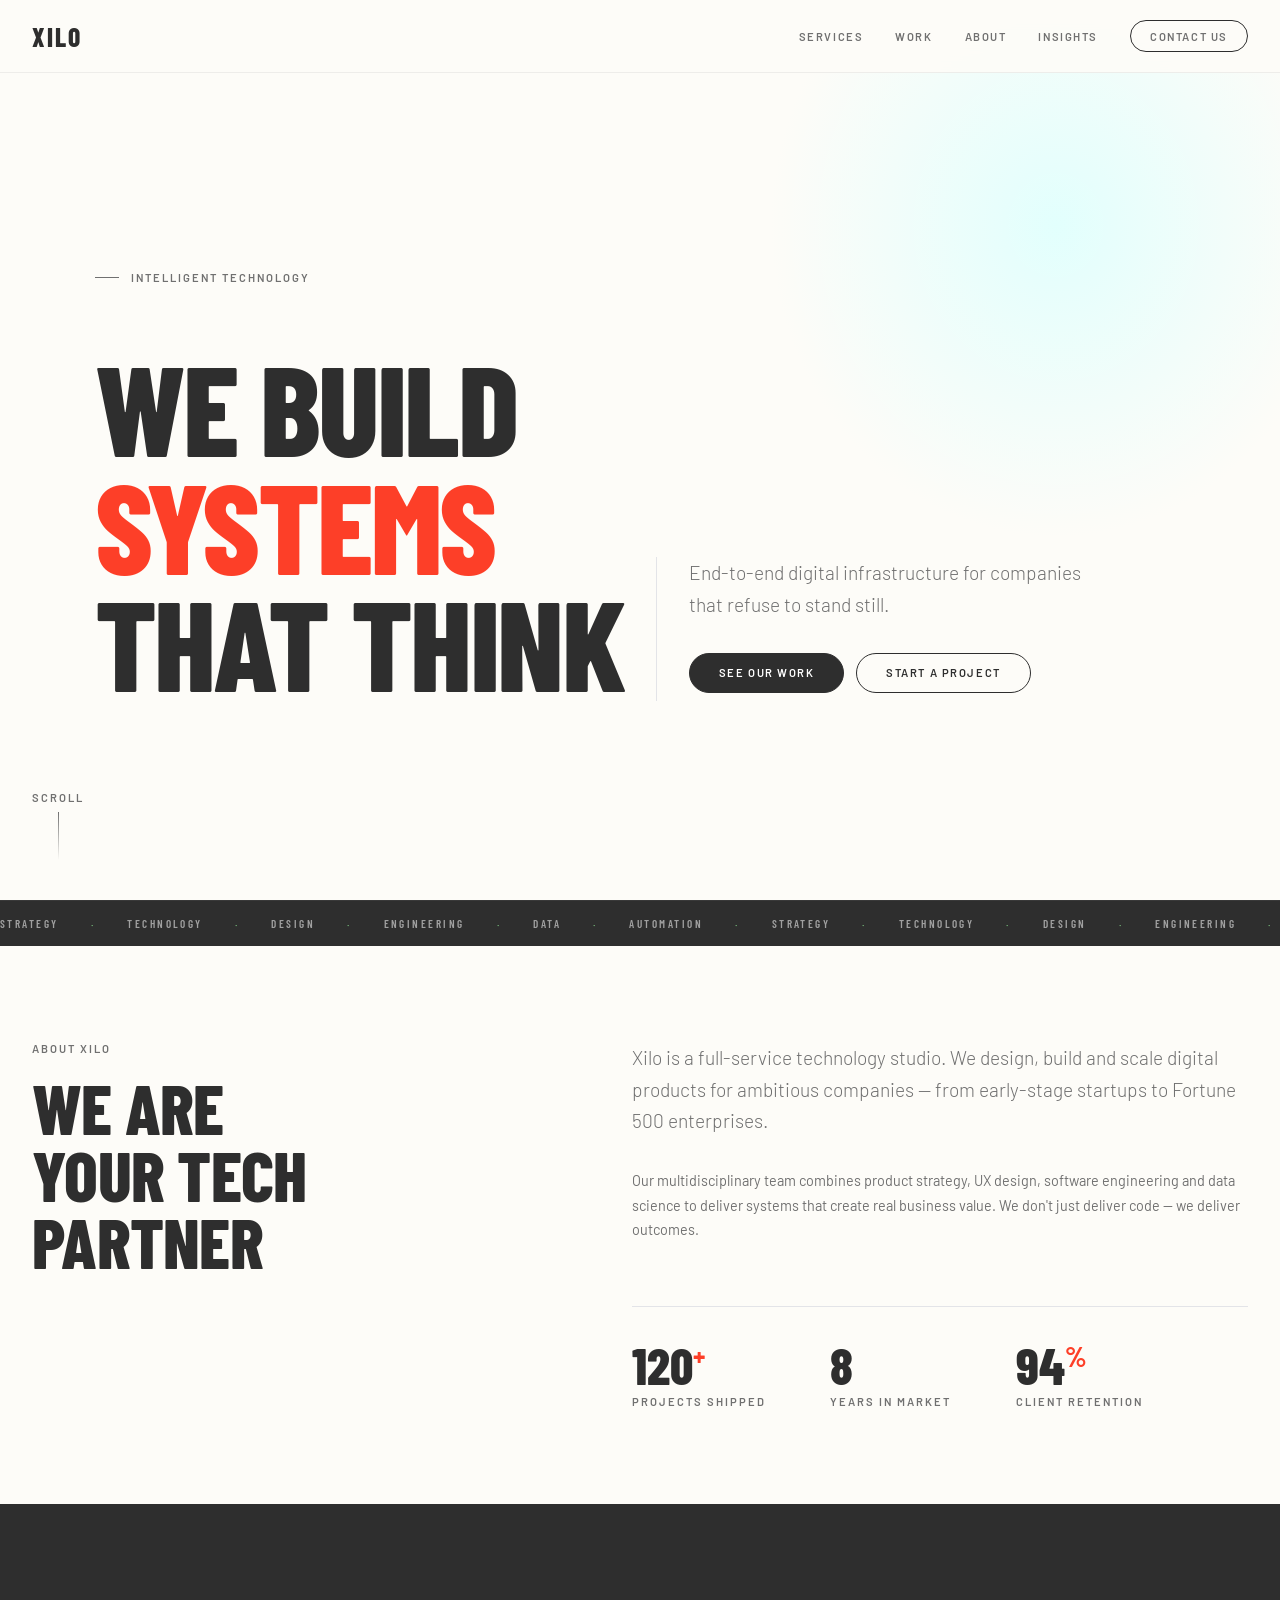
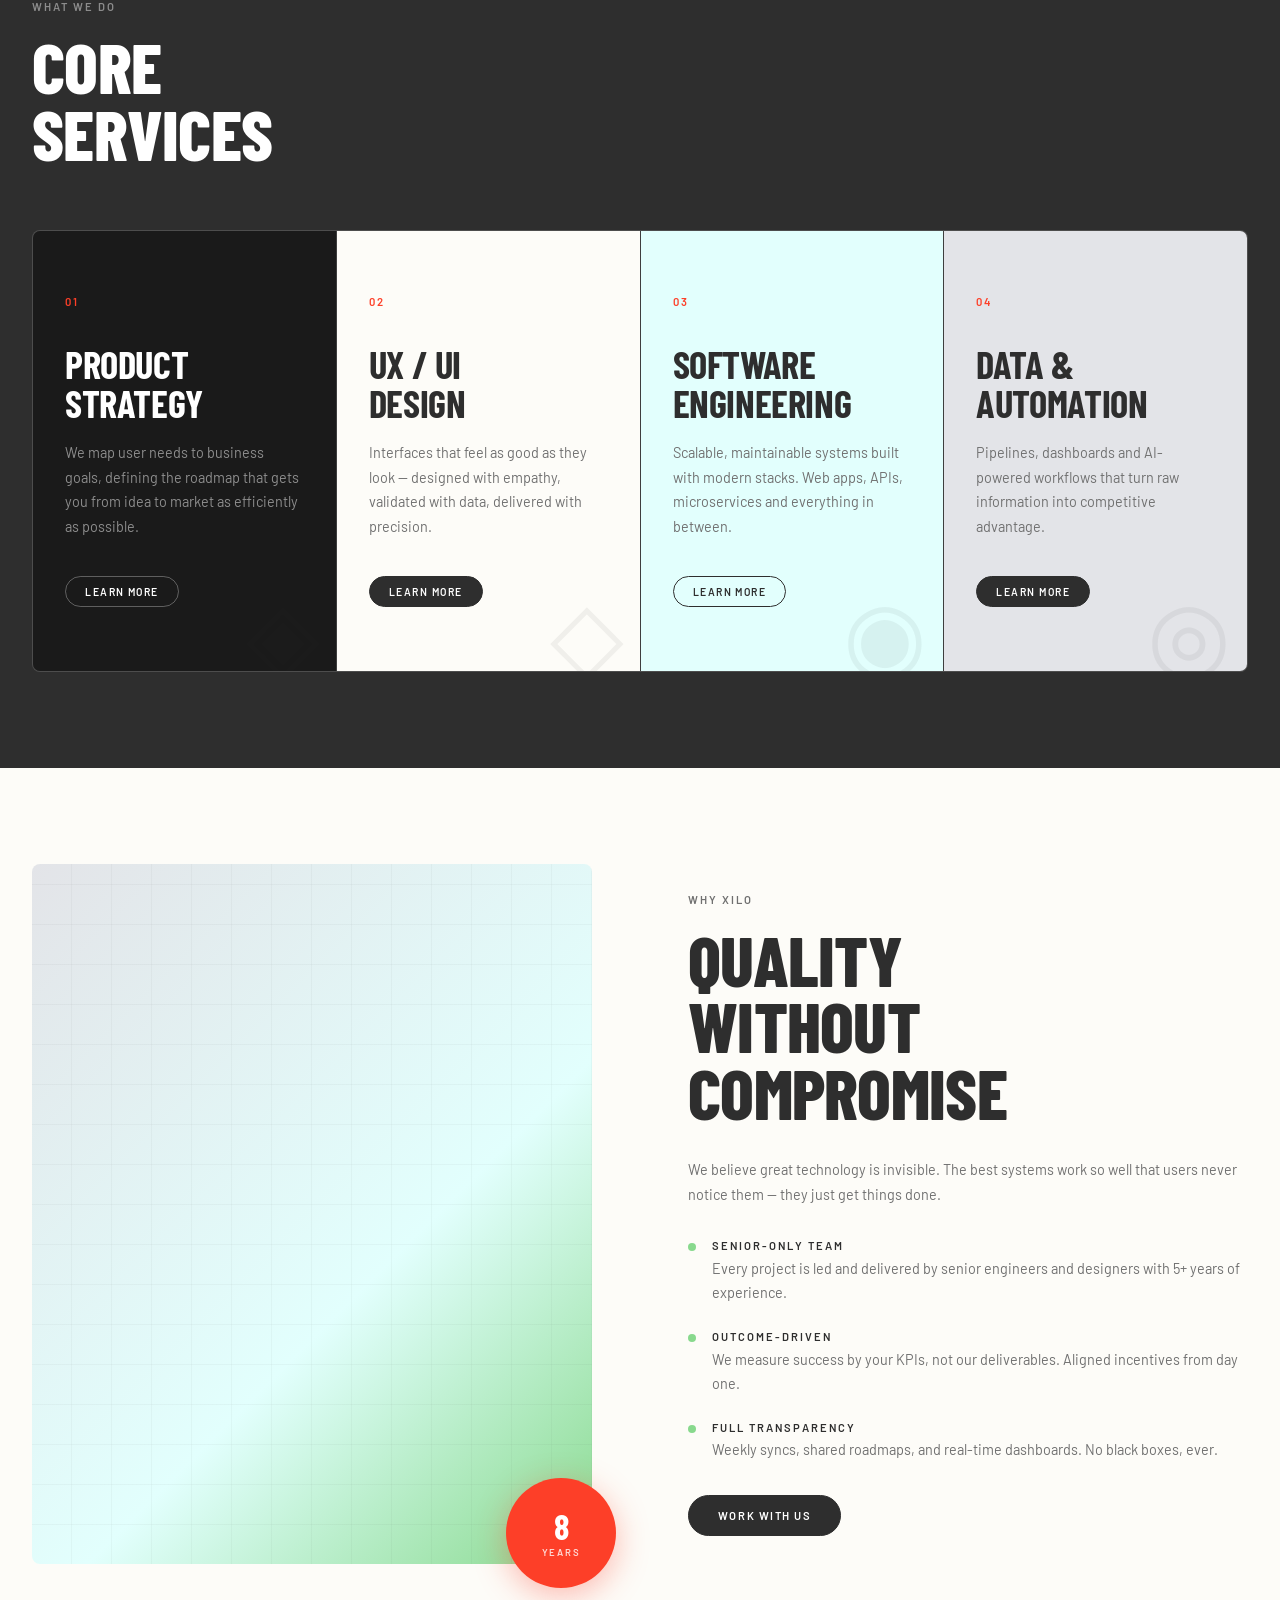
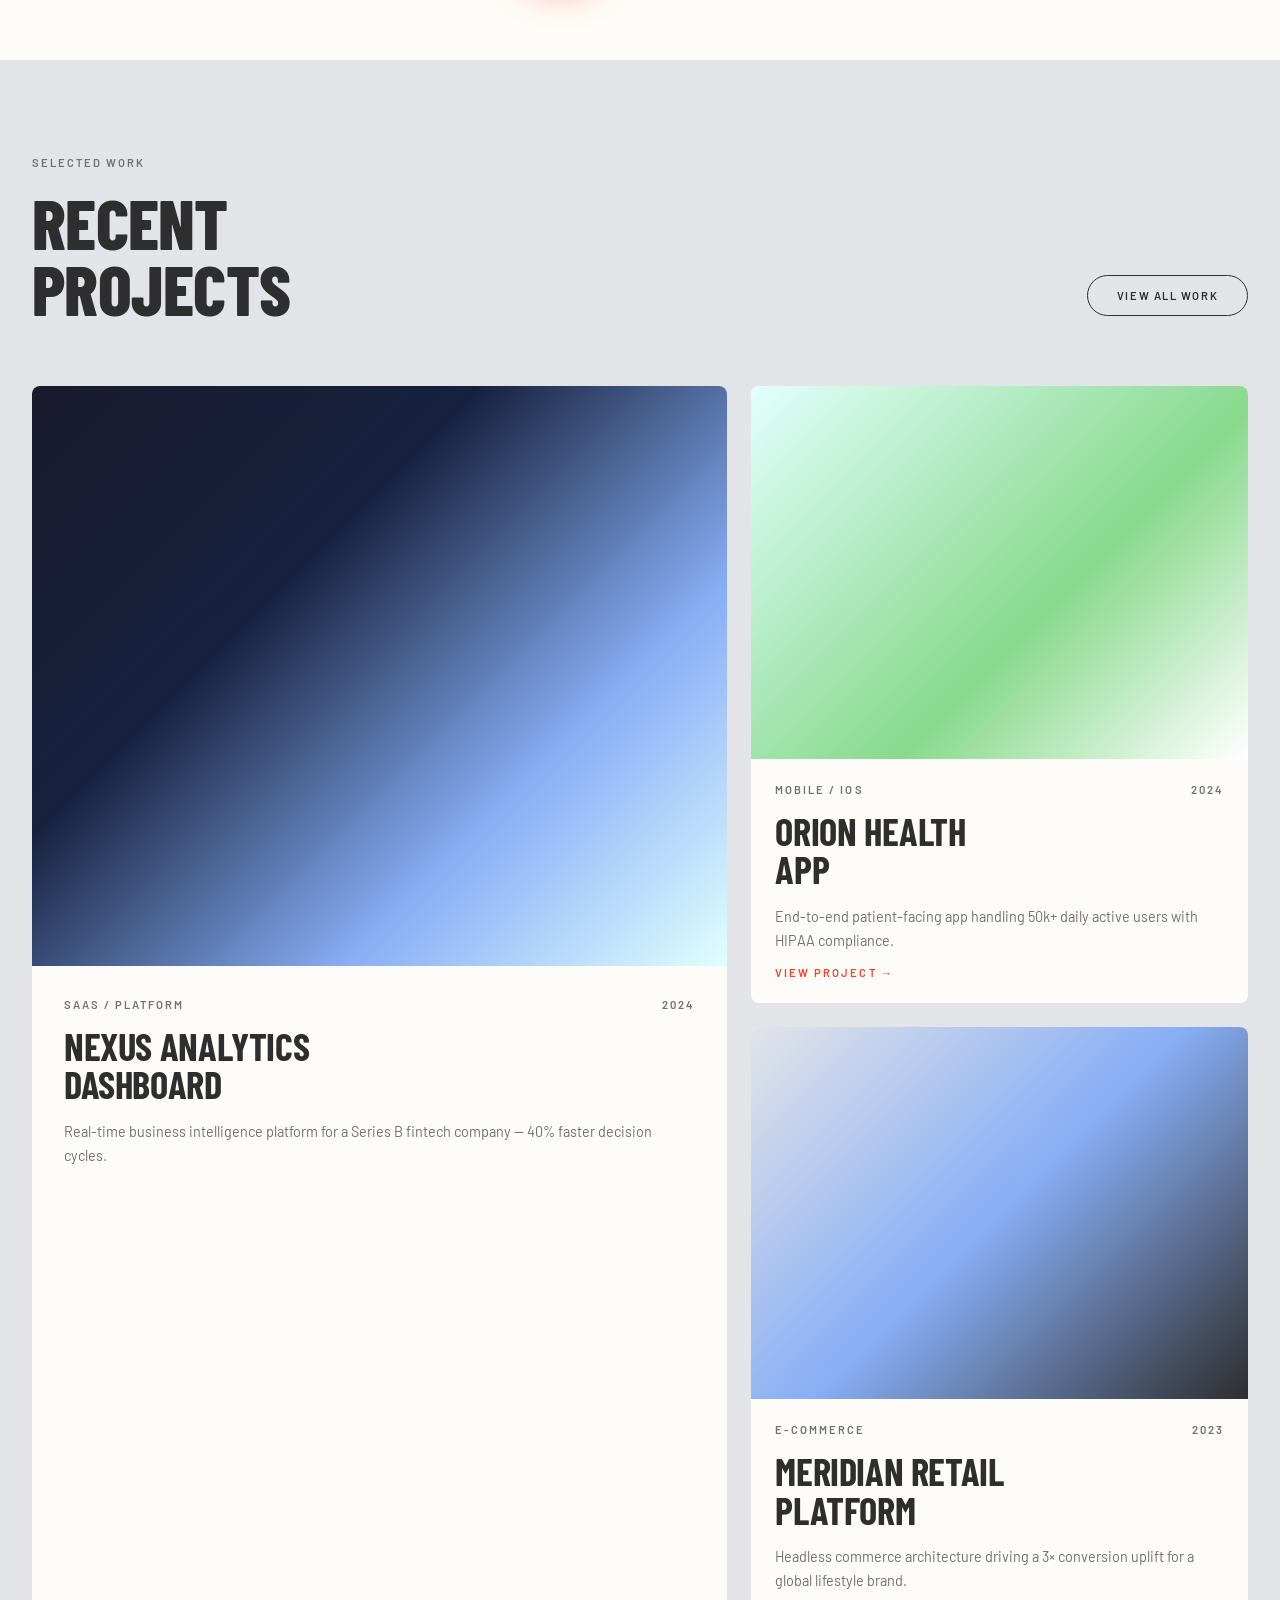
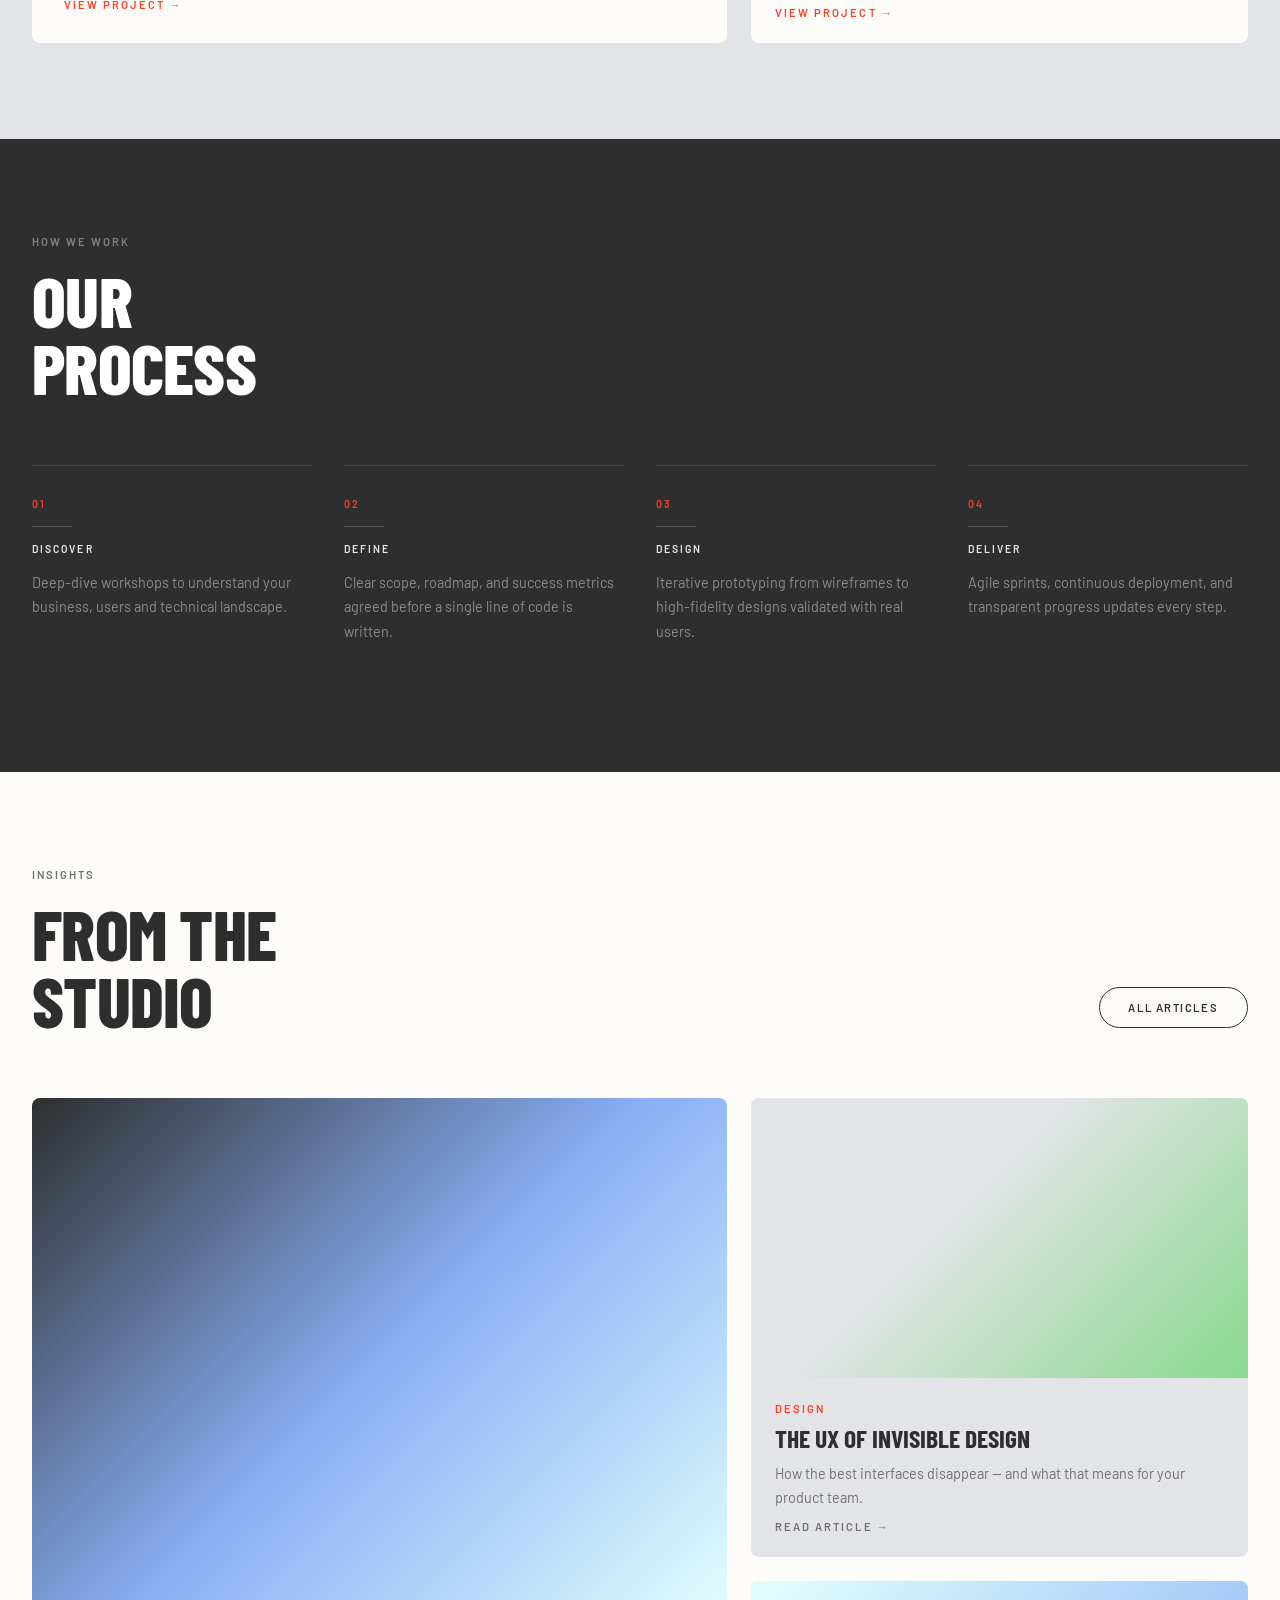
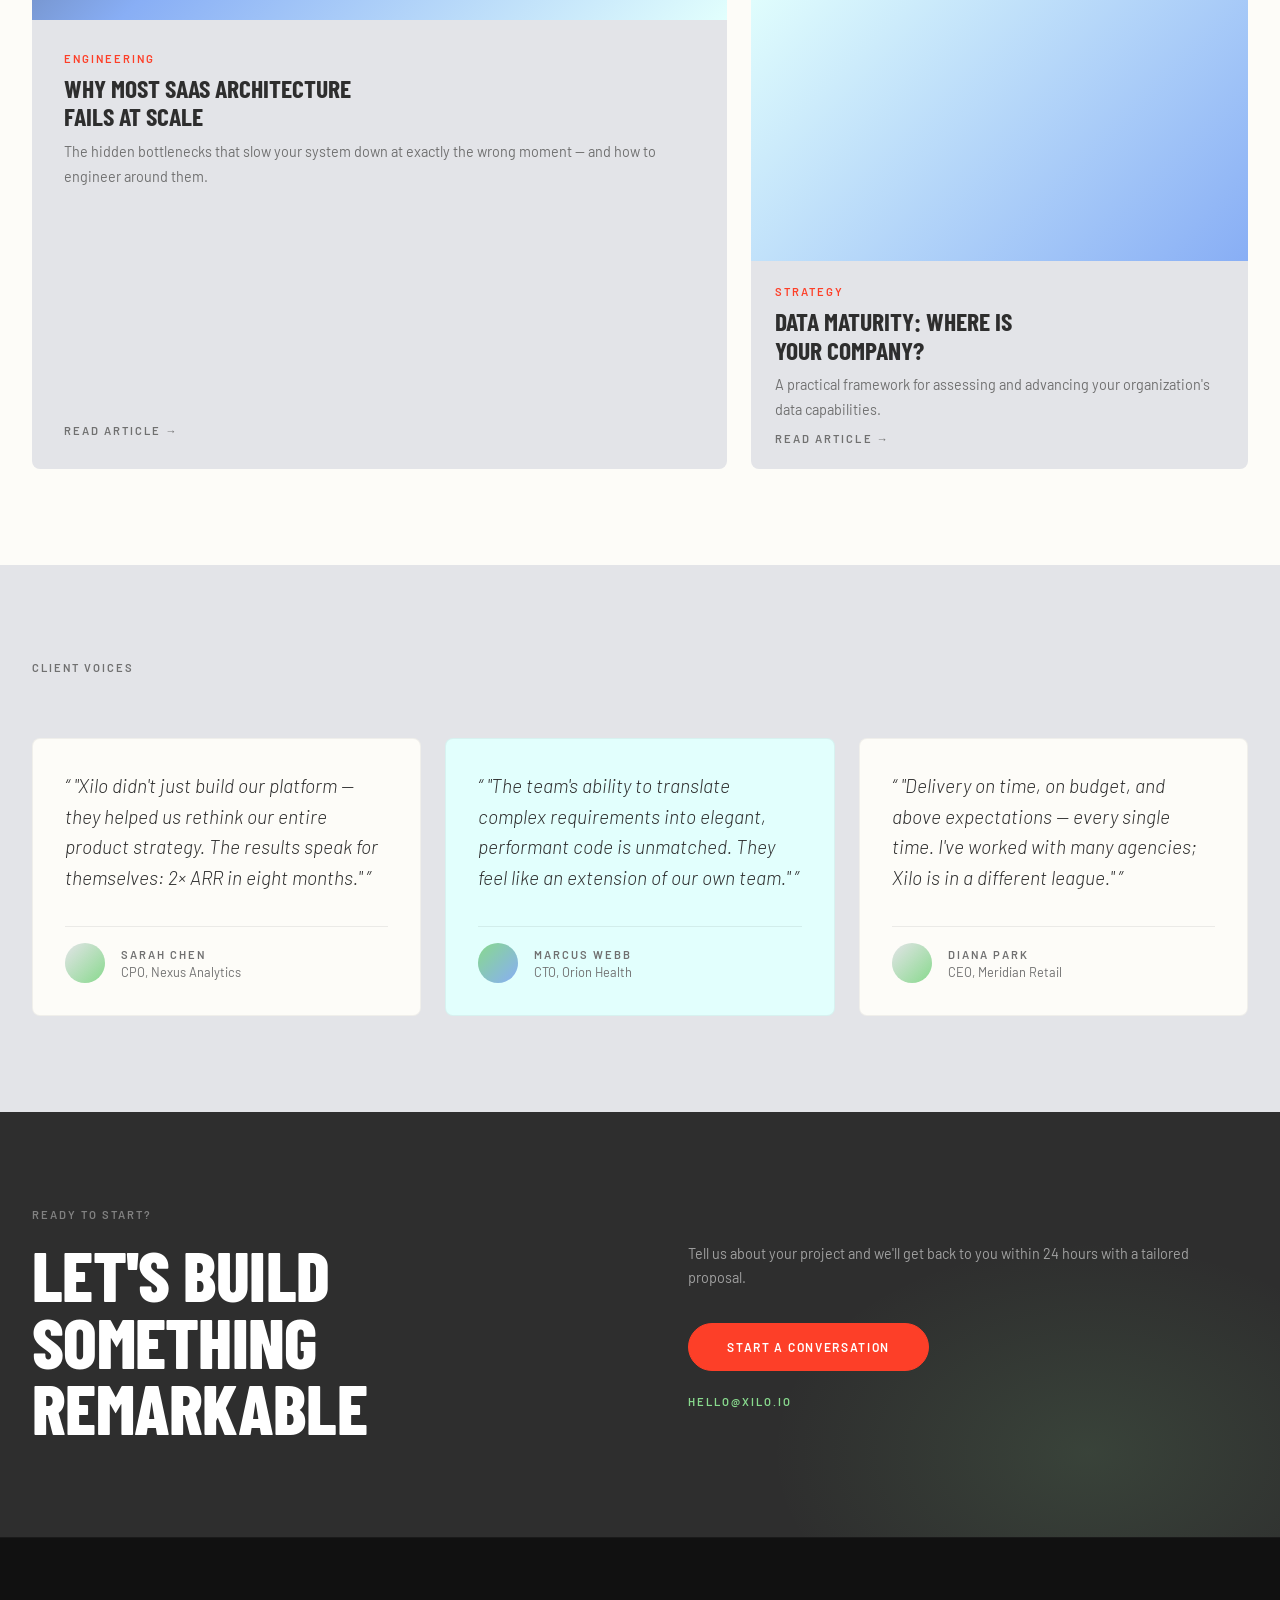
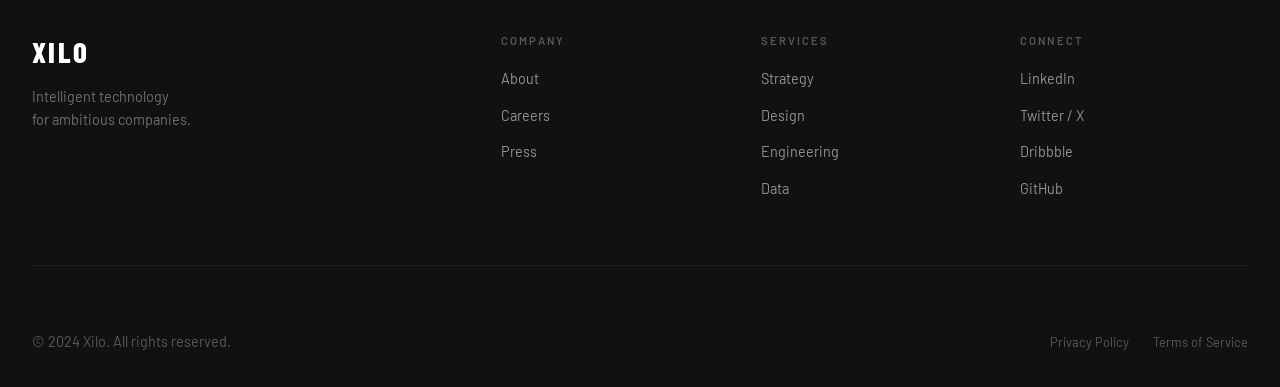
==== index.html @ c5af7987 "Build Xilo homepage with full design system Complete homepage implementation applying the specified " ====
<!DOCTYPE html>
<html lang="en">
<head>
  <meta charset="UTF-8" />
  <meta name="viewport" content="width=device-width, initial-scale=1.0" />
  <title>XILO — Intelligent Technology</title>
  <link rel="preconnect" href="https://fonts.googleapis.com" />
  <link rel="preconnect" href="https://fonts.gstatic.com" crossorigin />
  <!-- Korolev closest available: Barlow Condensed (bold/uppercase feel) as web-safe substitute -->
  <!-- Using Google Fonts: Barlow Condensed for headlines, Inter for body (Helvetica-style) -->
  <link href="https://fonts.googleapis.com/css2?family=Barlow+Condensed:wght@300;400;500;600;700;800&family=Barlow:wght@300;400;500;600&display=swap" rel="stylesheet" />
  <link rel="stylesheet" href="styles.css" />
</head>
<body>

  <!-- ─── NAV ─────────────────────────────────────────────────────── -->
  <header class="nav" id="nav">
    <div class="container nav__inner">
      <a href="/" class="nav__logo">XILO</a>

      <nav class="nav__links" id="navLinks">
        <a href="#services">Services</a>
        <a href="#work">Work</a>
        <a href="#about">About</a>
        <a href="#insights">Insights</a>
        <a href="#contact" class="btn btn--outline btn--sm">Contact Us</a>
      </nav>

      <button class="nav__hamburger" id="hamburger" aria-label="Open menu">
        <span></span><span></span><span></span>
      </button>
    </div>
  </header>

  <!-- ─── HERO ──────────────────────────────────────────────────────── -->
  <section class="hero">
    <div class="container hero__inner">
      <div class="hero__tag label">INTELLIGENT TECHNOLOGY</div>
      <h1 class="hero__headline display">
        WE BUILD<br />
        <em>SYSTEMS</em><br />
        THAT THINK
      </h1>
      <div class="hero__meta">
        <p class="hero__sub body-lg">
          End-to-end digital infrastructure for companies<br />
          that refuse to stand still.
        </p>
        <div class="hero__actions">
          <a href="#work" class="btn btn--primary">See Our Work</a>
          <a href="#contact" class="btn btn--outline">Start a Project</a>
        </div>
      </div>
    </div>

    <div class="hero__scroll-hint">
      <span class="label">SCROLL</span>
      <div class="hero__scroll-line"></div>
    </div>

    <div class="hero__bg-accent"></div>
  </section>

  <!-- ─── MARQUEE STRIP ────────────────────────────────────────────── -->
  <div class="marquee-strip" aria-hidden="true">
    <div class="marquee-track">
      <span>STRATEGY</span><span class="dot">·</span>
      <span>TECHNOLOGY</span><span class="dot">·</span>
      <span>DESIGN</span><span class="dot">·</span>
      <span>ENGINEERING</span><span class="dot">·</span>
      <span>DATA</span><span class="dot">·</span>
      <span>AUTOMATION</span><span class="dot">·</span>
      <span>STRATEGY</span><span class="dot">·</span>
      <span>TECHNOLOGY</span><span class="dot">·</span>
      <span>DESIGN</span><span class="dot">·</span>
      <span>ENGINEERING</span><span class="dot">·</span>
      <span>DATA</span><span class="dot">·</span>
      <span>AUTOMATION</span><span class="dot">·</span>
    </div>
  </div>

  <!-- ─── ABOUT / INTRO ────────────────────────────────────────────── -->
  <section class="intro" id="about">
    <div class="container intro__inner">
      <div class="intro__left">
        <span class="label section-label">ABOUT XILO</span>
        <h2 class="heading-xl">WE ARE<br />YOUR TECH<br />PARTNER</h2>
      </div>
      <div class="intro__right">
        <p class="body-lg intro__lead">
          Xilo is a full-service technology studio. We design, build and scale
          digital products for ambitious companies — from early-stage startups
          to Fortune 500 enterprises.
        </p>
        <p class="body intro__body">
          Our multidisciplinary team combines product strategy, UX design,
          software engineering and data science to deliver systems that create
          real business value. We don't just deliver code — we deliver outcomes.
        </p>
        <div class="intro__stats">
          <div class="stat">
            <span class="stat__number">120<sup>+</sup></span>
            <span class="stat__label label">PROJECTS SHIPPED</span>
          </div>
          <div class="stat">
            <span class="stat__number">8</span>
            <span class="stat__label label">YEARS IN MARKET</span>
          </div>
          <div class="stat">
            <span class="stat__number">94<sup>%</sup></span>
            <span class="stat__label label">CLIENT RETENTION</span>
          </div>
        </div>
      </div>
    </div>
  </section>

  <!-- ─── SERVICES ─────────────────────────────────────────────────── -->
  <section class="services" id="services">
    <div class="container">
      <div class="section-header">
        <span class="label section-label">WHAT WE DO</span>
        <h2 class="heading-xl">CORE<br />SERVICES</h2>
      </div>

      <div class="services__grid">

        <article class="service-card service-card--dark">
          <div class="service-card__number label">01</div>
          <h3 class="service-card__title heading-md">PRODUCT<br />STRATEGY</h3>
          <p class="service-card__desc body">
            We map user needs to business goals, defining the roadmap that
            gets you from idea to market as efficiently as possible.
          </p>
          <a href="#contact" class="btn btn--outline btn--sm service-card__cta">Learn More</a>
          <div class="service-card__icon">◈</div>
        </article>

        <article class="service-card service-card--light">
          <div class="service-card__number label">02</div>
          <h3 class="service-card__title heading-md">UX / UI<br />DESIGN</h3>
          <p class="service-card__desc body">
            Interfaces that feel as good as they look — designed with empathy,
            validated with data, delivered with precision.
          </p>
          <a href="#contact" class="btn btn--dark btn--sm service-card__cta">Learn More</a>
          <div class="service-card__icon">◇</div>
        </article>

        <article class="service-card service-card--accent">
          <div class="service-card__number label">03</div>
          <h3 class="service-card__title heading-md">SOFTWARE<br />ENGINEERING</h3>
          <p class="service-card__desc body">
            Scalable, maintainable systems built with modern stacks. Web apps,
            APIs, microservices and everything in between.
          </p>
          <a href="#contact" class="btn btn--outline btn--sm service-card__cta">Learn More</a>
          <div class="service-card__icon">◉</div>
        </article>

        <article class="service-card service-card--neutral">
          <div class="service-card__number label">04</div>
          <h3 class="service-card__title heading-md">DATA &amp;<br />AUTOMATION</h3>
          <p class="service-card__desc body">
            Pipelines, dashboards and AI-powered workflows that turn raw
            information into competitive advantage.
          </p>
          <a href="#contact" class="btn btn--dark btn--sm service-card__cta">Learn More</a>
          <div class="service-card__icon">◎</div>
        </article>

      </div>
    </div>
  </section>

  <!-- ─── FEATURE SPLIT: WHY XILO ──────────────────────────────────── -->
  <section class="feature-split">
    <div class="container feature-split__inner">
      <div class="feature-split__visual">
        <div class="feature-split__image-block">
          <div class="feature-split__img-main"></div>
          <div class="feature-split__img-badge">
            <span class="heading-md">8</span>
            <span class="label">YEARS</span>
          </div>
        </div>
      </div>
      <div class="feature-split__content">
        <span class="label section-label">WHY XILO</span>
        <h2 class="heading-xl">QUALITY<br />WITHOUT<br />COMPROMISE</h2>
        <p class="body feature-split__lead">
          We believe great technology is invisible. The best systems work so
          well that users never notice them — they just get things done.
        </p>
        <ul class="feature-list">
          <li class="feature-list__item">
            <div class="feature-list__dot"></div>
            <div>
              <strong class="label">SENIOR-ONLY TEAM</strong>
              <p class="body">Every project is led and delivered by senior engineers and designers with 5+ years of experience.</p>
            </div>
          </li>
          <li class="feature-list__item">
            <div class="feature-list__dot"></div>
            <div>
              <strong class="label">OUTCOME-DRIVEN</strong>
              <p class="body">We measure success by your KPIs, not our deliverables. Aligned incentives from day one.</p>
            </div>
          </li>
          <li class="feature-list__item">
            <div class="feature-list__dot"></div>
            <div>
              <strong class="label">FULL TRANSPARENCY</strong>
              <p class="body">Weekly syncs, shared roadmaps, and real-time dashboards. No black boxes, ever.</p>
            </div>
          </li>
        </ul>
        <a href="#contact" class="btn btn--primary">Work With Us</a>
      </div>
    </div>
  </section>

  <!-- ─── SELECTED WORK ─────────────────────────────────────────────── -->
  <section class="work" id="work">
    <div class="container">
      <div class="section-header section-header--split">
        <div>
          <span class="label section-label">SELECTED WORK</span>
          <h2 class="heading-xl">RECENT<br />PROJECTS</h2>
        </div>
        <a href="#" class="btn btn--outline">View All Work</a>
      </div>

      <div class="work__grid">

        <article class="work-card work-card--large">
          <div class="work-card__image work-card__image--01"></div>
          <div class="work-card__content">
            <div class="work-card__meta">
              <span class="label work-card__cat">SAAS / PLATFORM</span>
              <span class="label work-card__year">2024</span>
            </div>
            <h3 class="work-card__title heading-md">Nexus Analytics<br />Dashboard</h3>
            <p class="body work-card__desc">Real-time business intelligence platform for a Series B fintech company — 40% faster decision cycles.</p>
            <a href="#" class="work-card__link label">VIEW PROJECT →</a>
          </div>
        </article>

        <article class="work-card">
          <div class="work-card__image work-card__image--02"></div>
          <div class="work-card__content">
            <div class="work-card__meta">
              <span class="label work-card__cat">MOBILE / iOS</span>
              <span class="label work-card__year">2024</span>
            </div>
            <h3 class="work-card__title heading-md">Orion Health<br />App</h3>
            <p class="body work-card__desc">End-to-end patient-facing app handling 50k+ daily active users with HIPAA compliance.</p>
            <a href="#" class="work-card__link label">VIEW PROJECT →</a>
          </div>
        </article>

        <article class="work-card">
          <div class="work-card__image work-card__image--03"></div>
          <div class="work-card__content">
            <div class="work-card__meta">
              <span class="label work-card__cat">E-COMMERCE</span>
              <span class="label work-card__year">2023</span>
            </div>
            <h3 class="work-card__title heading-md">Meridian Retail<br />Platform</h3>
            <p class="body work-card__desc">Headless commerce architecture driving a 3× conversion uplift for a global lifestyle brand.</p>
            <a href="#" class="work-card__link label">VIEW PROJECT →</a>
          </div>
        </article>

      </div>
    </div>
  </section>

  <!-- ─── PROCESS ───────────────────────────────────────────────────── -->
  <section class="process">
    <div class="container">
      <div class="section-header">
        <span class="label section-label">HOW WE WORK</span>
        <h2 class="heading-xl">OUR<br />PROCESS</h2>
      </div>

      <div class="process__steps">
        <div class="process__step">
          <div class="process__step-num label">01</div>
          <div class="process__step-connector"></div>
          <h4 class="process__step-title label">DISCOVER</h4>
          <p class="body">Deep-dive workshops to understand your business, users and technical landscape.</p>
        </div>
        <div class="process__step">
          <div class="process__step-num label">02</div>
          <div class="process__step-connector"></div>
          <h4 class="process__step-title label">DEFINE</h4>
          <p class="body">Clear scope, roadmap, and success metrics agreed before a single line of code is written.</p>
        </div>
        <div class="process__step">
          <div class="process__step-num label">03</div>
          <div class="process__step-connector"></div>
          <h4 class="process__step-title label">DESIGN</h4>
          <p class="body">Iterative prototyping from wireframes to high-fidelity designs validated with real users.</p>
        </div>
        <div class="process__step">
          <div class="process__step-num label">04</div>
          <div class="process__step-connector"></div>
          <h4 class="process__step-title label">DELIVER</h4>
          <p class="body">Agile sprints, continuous deployment, and transparent progress updates every step.</p>
        </div>
      </div>
    </div>
  </section>

  <!-- ─── INSIGHTS ──────────────────────────────────────────────────── -->
  <section class="insights" id="insights">
    <div class="container">
      <div class="section-header section-header--split">
        <div>
          <span class="label section-label">INSIGHTS</span>
          <h2 class="heading-xl">FROM THE<br />STUDIO</h2>
        </div>
        <a href="#" class="btn btn--outline">All Articles</a>
      </div>

      <div class="insights__grid">

        <article class="insight-card insight-card--featured">
          <div class="insight-card__image insight-card__image--01"></div>
          <div class="insight-card__content">
            <span class="label insight-card__cat">ENGINEERING</span>
            <h3 class="insight-card__title heading-sm">Why Most SaaS Architecture<br />Fails at Scale</h3>
            <p class="body insight-card__excerpt">The hidden bottlenecks that slow your system down at exactly the wrong moment — and how to engineer around them.</p>
            <a href="#" class="label insight-card__link">READ ARTICLE →</a>
          </div>
        </article>

        <article class="insight-card">
          <div class="insight-card__image insight-card__image--02"></div>
          <div class="insight-card__content">
            <span class="label insight-card__cat">DESIGN</span>
            <h3 class="insight-card__title heading-sm">The UX of Invisible Design</h3>
            <p class="body insight-card__excerpt">How the best interfaces disappear — and what that means for your product team.</p>
            <a href="#" class="label insight-card__link">READ ARTICLE →</a>
          </div>
        </article>

        <article class="insight-card">
          <div class="insight-card__image insight-card__image--03"></div>
          <div class="insight-card__content">
            <span class="label insight-card__cat">STRATEGY</span>
            <h3 class="insight-card__title heading-sm">Data Maturity: Where Is<br />Your Company?</h3>
            <p class="body insight-card__excerpt">A practical framework for assessing and advancing your organization's data capabilities.</p>
            <a href="#" class="label insight-card__link">READ ARTICLE →</a>
          </div>
        </article>

      </div>
    </div>
  </section>

  <!-- ─── TESTIMONIALS ──────────────────────────────────────────────── -->
  <section class="testimonials">
    <div class="container">
      <span class="label section-label">CLIENT VOICES</span>

      <div class="testimonials__grid">

        <blockquote class="testimonial">
          <p class="testimonial__text body-lg">
            "Xilo didn't just build our platform — they helped us rethink
            our entire product strategy. The results speak for themselves:
            2× ARR in eight months."
          </p>
          <footer class="testimonial__footer">
            <div class="testimonial__avatar"></div>
            <div>
              <strong class="label">SARAH CHEN</strong>
              <span class="body testimonial__role">CPO, Nexus Analytics</span>
            </div>
          </footer>
        </blockquote>

        <blockquote class="testimonial testimonial--accent">
          <p class="testimonial__text body-lg">
            "The team's ability to translate complex requirements into
            elegant, performant code is unmatched. They feel like an
            extension of our own team."
          </p>
          <footer class="testimonial__footer">
            <div class="testimonial__avatar"></div>
            <div>
              <strong class="label">MARCUS WEBB</strong>
              <span class="body testimonial__role">CTO, Orion Health</span>
            </div>
          </footer>
        </blockquote>

        <blockquote class="testimonial">
          <p class="testimonial__text body-lg">
            "Delivery on time, on budget, and above expectations — every
            single time. I've worked with many agencies; Xilo is in a
            different league."
          </p>
          <footer class="testimonial__footer">
            <div class="testimonial__avatar"></div>
            <div>
              <strong class="label">DIANA PARK</strong>
              <span class="body testimonial__role">CEO, Meridian Retail</span>
            </div>
          </footer>
        </blockquote>

      </div>
    </div>
  </section>

  <!-- ─── CTA BAND ──────────────────────────────────────────────────── -->
  <section class="cta-band" id="contact">
    <div class="container cta-band__inner">
      <div class="cta-band__content">
        <span class="label section-label">READY TO START?</span>
        <h2 class="heading-xl cta-band__headline">LET'S BUILD<br />SOMETHING<br />REMARKABLE</h2>
      </div>
      <div class="cta-band__action">
        <p class="body cta-band__sub">
          Tell us about your project and we'll get back to you within 24 hours
          with a tailored proposal.
        </p>
        <a href="mailto:hello@xilo.io" class="btn btn--cta">START A CONVERSATION</a>
        <span class="label cta-band__email">hello@xilo.io</span>
      </div>
    </div>
  </section>

  <!-- ─── FOOTER ────────────────────────────────────────────────────── -->
  <footer class="footer">
    <div class="container footer__inner">
      <div class="footer__top">
        <div class="footer__brand">
          <a href="/" class="footer__logo">XILO</a>
          <p class="body footer__tagline">Intelligent technology<br />for ambitious companies.</p>
        </div>

        <nav class="footer__nav">
          <div class="footer__col">
            <span class="label footer__col-title">COMPANY</span>
            <a href="#about" class="body">About</a>
            <a href="#" class="body">Careers</a>
            <a href="#" class="body">Press</a>
          </div>
          <div class="footer__col">
            <span class="label footer__col-title">SERVICES</span>
            <a href="#services" class="body">Strategy</a>
            <a href="#services" class="body">Design</a>
            <a href="#services" class="body">Engineering</a>
            <a href="#services" class="body">Data</a>
          </div>
          <div class="footer__col">
            <span class="label footer__col-title">CONNECT</span>
            <a href="#" class="body">LinkedIn</a>
            <a href="#" class="body">Twitter / X</a>
            <a href="#" class="body">Dribbble</a>
            <a href="#" class="body">GitHub</a>
          </div>
        </nav>
      </div>

      <div class="footer__bottom">
        <span class="body footer__copy">© 2024 Xilo. All rights reserved.</span>
        <div class="footer__legal">
          <a href="#" class="body">Privacy Policy</a>
          <a href="#" class="body">Terms of Service</a>
        </div>
      </div>
    </div>
  </footer>

  <script src="main.js"></script>
</body>
</html>
---- styles.css ----
/* ============================================================
   XILO — Design System
   Typography: Barlow Condensed (Korolev substitute) + Barlow (Helvetica-style)
   Colors: Brand palette as specified
   ============================================================ */

/* ── RESET & BASE ─────────────────────────────────────────── */
*, *::before, *::after { box-sizing: border-box; margin: 0; padding: 0; }

html { scroll-behavior: smooth; font-size: 16px; }

body {
  font-family: 'Barlow', Helvetica, Arial, sans-serif;
  font-weight: 400;
  color: #2E2E2E;
  background-color: #FDFCF8;
  -webkit-font-smoothing: antialiased;
  overflow-x: hidden;
}

img, video { display: block; max-width: 100%; }
a { text-decoration: none; color: inherit; }
ul { list-style: none; }
button { cursor: pointer; border: none; background: none; font: inherit; }

/* ── CSS VARIABLES ────────────────────────────────────────── */
:root {
  /* Colors */
  --c-neutral:      #707070;
  --c-teal-light:   #E2FFFD;
  --c-green:        #88D98D;
  --c-bg-light:     #FDFCF8;
  --c-dark:         #2E2E2E;
  --c-bg-neutral:   #E3E4E8;
  --c-blue:         #88AEF5;
  --c-red:          #FD3F28;

  /* Typography scale */
  --font-display:   'Barlow Condensed', 'Arial Narrow', sans-serif;
  --font-body:      'Barlow', Helvetica, Arial, sans-serif;

  /* Spacing */
  --space-xs:       0.5rem;
  --space-sm:       1rem;
  --space-md:       2rem;
  --space-lg:       4rem;
  --space-xl:       6rem;
  --space-2xl:      10rem;

  /* Layout */
  --container:      1280px;
  --gutter:         2rem;

  /* Border radius */
  --radius-sm:      4px;
  --radius-md:      8px;
  --radius-pill:    999px;

  /* Transitions */
  --ease:           cubic-bezier(0.4, 0, 0.2, 1);
  --dur:            0.25s;
}

/* ── TYPOGRAPHY TOKENS ────────────────────────────────────── */
.display {
  font-family: var(--font-display);
  font-size: clamp(4rem, 10vw, 9rem);
  font-weight: 800;
  line-height: 0.92;
  letter-spacing: -0.02em;
  text-transform: uppercase;
}
.display em {
  font-style: normal;
  color: var(--c-red);
}

.heading-xl {
  font-family: var(--font-display);
  font-size: clamp(2.5rem, 5.5vw, 5rem);
  font-weight: 800;
  line-height: 0.95;
  letter-spacing: -0.01em;
  text-transform: uppercase;
}

.heading-md {
  font-family: var(--font-display);
  font-size: clamp(1.6rem, 3vw, 2.4rem);
  font-weight: 700;
  line-height: 1;
  letter-spacing: -0.01em;
  text-transform: uppercase;
}

.heading-sm {
  font-family: var(--font-display);
  font-size: clamp(1.2rem, 2vw, 1.6rem);
  font-weight: 700;
  line-height: 1.1;
  letter-spacing: 0;
  text-transform: uppercase;
}

.label {
  font-family: var(--font-body);
  font-size: 0.7rem;
  font-weight: 600;
  letter-spacing: 0.18em;
  text-transform: uppercase;
  color: var(--c-neutral);
}

.body-lg {
  font-family: var(--font-body);
  font-size: clamp(1rem, 1.5vw, 1.2rem);
  font-weight: 300;
  line-height: 1.65;
  color: var(--c-neutral);
}

.body {
  font-family: var(--font-body);
  font-size: 0.9rem;
  font-weight: 400;
  line-height: 1.7;
  color: var(--c-neutral);
}

/* ── LAYOUT ───────────────────────────────────────────────── */
.container {
  max-width: var(--container);
  margin: 0 auto;
  padding: 0 var(--gutter);
}

/* ── BUTTONS ──────────────────────────────────────────────── */
.btn {
  display: inline-flex;
  align-items: center;
  gap: 0.5rem;
  padding: 0.8rem 1.8rem;
  border-radius: var(--radius-pill);
  font-family: var(--font-body);
  font-size: 0.7rem;
  font-weight: 600;
  letter-spacing: 0.14em;
  text-transform: uppercase;
  transition: all var(--dur) var(--ease);
  white-space: nowrap;
}

.btn--primary {
  background: var(--c-dark);
  color: #fff;
  border: 1.5px solid var(--c-dark);
}
.btn--primary:hover {
  background: var(--c-red);
  border-color: var(--c-red);
  transform: translateY(-1px);
}

.btn--outline {
  background: transparent;
  color: var(--c-dark);
  border: 1.5px solid var(--c-dark);
}
.btn--outline:hover {
  background: var(--c-dark);
  color: #fff;
  transform: translateY(-1px);
}

.btn--dark {
  background: var(--c-dark);
  color: #fff;
  border: 1.5px solid var(--c-dark);
}
.btn--dark:hover {
  background: transparent;
  color: var(--c-dark);
  transform: translateY(-1px);
}

.btn--cta {
  background: var(--c-red);
  color: #fff;
  border: 1.5px solid var(--c-red);
  padding: 1rem 2.4rem;
  font-size: 0.75rem;
}
.btn--cta:hover {
  background: transparent;
  color: var(--c-red);
  transform: translateY(-2px);
}

.btn--sm { padding: 0.55rem 1.2rem; font-size: 0.65rem; }

/* Outline white (for dark backgrounds) */
.btn--outline-white {
  background: transparent;
  color: #fff;
  border: 1.5px solid rgba(255,255,255,0.5);
}
.btn--outline-white:hover {
  background: #fff;
  color: var(--c-dark);
  border-color: #fff;
}

/* ── SECTION HEADER ───────────────────────────────────────── */
.section-label { display: block; margin-bottom: 1.2rem; }

.section-header { margin-bottom: var(--space-lg); }

.section-header--split {
  display: flex;
  align-items: flex-end;
  justify-content: space-between;
  gap: var(--space-md);
}
.section-header--split .btn { flex-shrink: 0; margin-bottom: 0.4rem; }

/* ════════════════════════════════════════════════════════════
   NAV
   ════════════════════════════════════════════════════════════ */
.nav {
  position: fixed;
  top: 0;
  left: 0;
  right: 0;
  z-index: 100;
  background: rgba(253, 252, 248, 0.92);
  backdrop-filter: blur(12px);
  -webkit-backdrop-filter: blur(12px);
  border-bottom: 1px solid rgba(0,0,0,0.06);
  transition: box-shadow var(--dur) var(--ease);
}
.nav.scrolled { box-shadow: 0 2px 20px rgba(0,0,0,0.07); }

.nav__inner {
  display: flex;
  align-items: center;
  justify-content: space-between;
  height: 72px;
}

.nav__logo {
  font-family: var(--font-display);
  font-size: 1.6rem;
  font-weight: 800;
  letter-spacing: 0.08em;
  color: var(--c-dark);
}

.nav__links {
  display: flex;
  align-items: center;
  gap: 2rem;
}
.nav__links a {
  font-size: 0.7rem;
  font-weight: 600;
  letter-spacing: 0.14em;
  text-transform: uppercase;
  color: var(--c-neutral);
  transition: color var(--dur) var(--ease);
}
.nav__links a:not(.btn):hover { color: var(--c-dark); }

.nav__hamburger {
  display: none;
  flex-direction: column;
  gap: 5px;
  padding: 4px;
}
.nav__hamburger span {
  display: block;
  width: 22px;
  height: 2px;
  background: var(--c-dark);
  border-radius: 2px;
  transition: all var(--dur) var(--ease);
}

/* ════════════════════════════════════════════════════════════
   HERO
   ════════════════════════════════════════════════════════════ */
.hero {
  position: relative;
  min-height: 100vh;
  display: flex;
  flex-direction: column;
  justify-content: center;
  padding-top: 72px;
  background: var(--c-bg-light);
  overflow: hidden;
}

.hero__inner {
  display: grid;
  grid-template-columns: 1fr 1fr;
  grid-template-rows: auto auto;
  gap: var(--space-lg) var(--space-md);
  align-items: end;
  padding-top: var(--space-xl);
  padding-bottom: var(--space-xl);
}

.hero__tag {
  grid-column: 1 / -1;
  display: flex;
  align-items: center;
  gap: 0.75rem;
}
.hero__tag::before {
  content: '';
  display: inline-block;
  width: 24px;
  height: 1px;
  background: var(--c-neutral);
}

.hero__headline {
  grid-column: 1 / 2;
  align-self: end;
}

.hero__meta {
  grid-column: 2 / 3;
  display: flex;
  flex-direction: column;
  gap: var(--space-md);
  align-self: end;
  padding-bottom: 0.5rem;
  padding-left: var(--space-md);
  border-left: 1px solid var(--c-bg-neutral);
}

.hero__actions {
  display: flex;
  flex-wrap: wrap;
  gap: 0.75rem;
}

.hero__scroll-hint {
  position: absolute;
  bottom: 2.5rem;
  left: var(--gutter);
  display: flex;
  flex-direction: column;
  align-items: center;
  gap: 0.5rem;
}
.hero__scroll-line {
  width: 1px;
  height: 48px;
  background: linear-gradient(to bottom, var(--c-neutral), transparent);
  animation: scrollPulse 2s ease-in-out infinite;
}
@keyframes scrollPulse {
  0%, 100% { opacity: 0.4; transform: scaleY(1); }
  50% { opacity: 1; transform: scaleY(0.7); }
}

.hero__bg-accent {
  position: absolute;
  top: -10%;
  right: -5%;
  width: 45%;
  height: 70%;
  background: radial-gradient(ellipse at center, var(--c-teal-light) 0%, transparent 70%);
  pointer-events: none;
  z-index: 0;
}
.hero__inner { position: relative; z-index: 1; }

/* ════════════════════════════════════════════════════════════
   MARQUEE STRIP
   ════════════════════════════════════════════════════════════ */
.marquee-strip {
  overflow: hidden;
  background: var(--c-dark);
  padding: 1rem 0;
  border-top: 1px solid rgba(255,255,255,0.05);
}

.marquee-track {
  display: flex;
  gap: 2rem;
  width: max-content;
  animation: marquee 28s linear infinite;
}

.marquee-track span {
  font-family: var(--font-display);
  font-size: 0.7rem;
  font-weight: 600;
  letter-spacing: 0.22em;
  text-transform: uppercase;
  color: rgba(255,255,255,0.55);
  white-space: nowrap;
}
.marquee-track .dot { color: var(--c-green); opacity: 0.8; }

@keyframes marquee {
  from { transform: translateX(0); }
  to   { transform: translateX(-50%); }
}

/* ════════════════════════════════════════════════════════════
   INTRO / ABOUT
   ════════════════════════════════════════════════════════════ */
.intro {
  padding: var(--space-xl) 0;
  background: var(--c-bg-light);
}

.intro__inner {
  display: grid;
  grid-template-columns: 1fr 1.4fr;
  gap: var(--space-2xl);
  align-items: start;
}

.intro__left { position: sticky; top: 96px; }

.intro__lead {
  margin-bottom: var(--space-md);
}
.intro__body { color: var(--c-neutral); margin-bottom: var(--space-lg); }

.intro__stats {
  display: flex;
  gap: var(--space-lg);
  padding-top: var(--space-md);
  border-top: 1px solid var(--c-bg-neutral);
}

.stat { display: flex; flex-direction: column; gap: 0.3rem; }

.stat__number {
  font-family: var(--font-display);
  font-size: clamp(2.4rem, 4vw, 3.6rem);
  font-weight: 800;
  line-height: 1;
  color: var(--c-dark);
}
.stat__number sup {
  font-size: 0.55em;
  font-weight: 700;
  vertical-align: super;
  color: var(--c-red);
}
.stat__label { display: block; }

/* ════════════════════════════════════════════════════════════
   SERVICES
   ════════════════════════════════════════════════════════════ */
.services {
  padding: var(--space-xl) 0;
  background: var(--c-dark);
}

.services .section-label,
.services .heading-xl { color: #fff; }
.services .section-label { color: rgba(255,255,255,0.45); }

.services__grid {
  display: grid;
  grid-template-columns: repeat(4, 1fr);
  gap: 1px;
  background: rgba(255,255,255,0.08);
  border: 1px solid rgba(255,255,255,0.08);
  border-radius: var(--radius-md);
  overflow: hidden;
}

/* Service cards */
.service-card {
  position: relative;
  padding: var(--space-lg) var(--space-md);
  display: flex;
  flex-direction: column;
  gap: 1.2rem;
  transition: transform var(--dur) var(--ease);
  overflow: hidden;
  min-height: 440px;
}
.service-card:hover { transform: translateY(-3px); z-index: 2; }

.service-card--dark  { background: #1a1a1a; }
.service-card--light { background: var(--c-bg-light); }
.service-card--accent{ background: var(--c-teal-light); }
.service-card--neutral{ background: var(--c-bg-neutral); }

/* Number */
.service-card__number { color: var(--c-red); margin-bottom: auto; }

/* Titles */
.service-card--dark   .service-card__title { color: #fff; }
.service-card--light  .service-card__title { color: var(--c-dark); }
.service-card--accent .service-card__title { color: var(--c-dark); }
.service-card--neutral .service-card__title{ color: var(--c-dark); }

/* Desc */
.service-card--dark   .service-card__desc { color: rgba(255,255,255,0.5); }
.service-card--light  .service-card__desc { color: var(--c-neutral); }
.service-card--accent .service-card__desc { color: var(--c-neutral); }
.service-card--neutral .service-card__desc{ color: var(--c-neutral); }

/* Outline overrides per background */
.service-card--dark   .btn--outline { border-color: rgba(255,255,255,0.3); color: #fff; }
.service-card--dark   .btn--outline:hover { background: #fff; color: var(--c-dark); border-color: #fff; }

/* Big decorative icon */
.service-card__icon {
  position: absolute;
  bottom: -0.5rem;
  right: 1rem;
  font-size: 6rem;
  opacity: 0.06;
  line-height: 1;
  pointer-events: none;
  transition: opacity var(--dur) var(--ease);
}
.service-card:hover .service-card__icon { opacity: 0.12; }

.service-card__cta { margin-top: auto; align-self: flex-start; }

/* ════════════════════════════════════════════════════════════
   FEATURE SPLIT
   ════════════════════════════════════════════════════════════ */
.feature-split {
  padding: var(--space-xl) 0;
  background: var(--c-bg-light);
}

.feature-split__inner {
  display: grid;
  grid-template-columns: 1fr 1fr;
  gap: var(--space-xl);
  align-items: center;
}

/* Visual side */
.feature-split__image-block {
  position: relative;
  aspect-ratio: 4 / 5;
  border-radius: var(--radius-md);
  overflow: visible;
}

.feature-split__img-main {
  width: 100%;
  height: 100%;
  border-radius: var(--radius-md);
  background: linear-gradient(135deg, var(--c-bg-neutral) 0%, var(--c-teal-light) 60%, var(--c-green) 100%);
  position: relative;
  overflow: hidden;
}

/* Geometric pattern overlay */
.feature-split__img-main::before {
  content: '';
  position: absolute;
  inset: 0;
  background-image:
    repeating-linear-gradient(
      0deg,
      transparent,
      transparent 39px,
      rgba(46,46,46,0.04) 39px,
      rgba(46,46,46,0.04) 40px
    ),
    repeating-linear-gradient(
      90deg,
      transparent,
      transparent 39px,
      rgba(46,46,46,0.04) 39px,
      rgba(46,46,46,0.04) 40px
    );
}

.feature-split__img-badge {
  position: absolute;
  bottom: -1.5rem;
  right: -1.5rem;
  width: 110px;
  height: 110px;
  background: var(--c-red);
  border-radius: 50%;
  display: flex;
  flex-direction: column;
  align-items: center;
  justify-content: center;
  gap: 0.1rem;
  box-shadow: 0 8px 32px rgba(253, 63, 40, 0.35);
}
.feature-split__img-badge .heading-md { color: #fff; font-size: 2.2rem; }
.feature-split__img-badge .label { color: rgba(255,255,255,0.8); font-size: 0.6rem; }

/* Content side */
.feature-split__lead { margin: var(--space-md) 0; }

.feature-list { display: flex; flex-direction: column; gap: 1.5rem; margin-bottom: var(--space-md); }

.feature-list__item {
  display: flex;
  gap: 1rem;
  align-items: flex-start;
}

.feature-list__dot {
  flex-shrink: 0;
  width: 8px;
  height: 8px;
  border-radius: 50%;
  background: var(--c-green);
  margin-top: 0.25rem;
}

.feature-list__item strong { display: block; margin-bottom: 0.3rem; color: var(--c-dark); }

/* ════════════════════════════════════════════════════════════
   SELECTED WORK
   ════════════════════════════════════════════════════════════ */
.work {
  padding: var(--space-xl) 0;
  background: var(--c-bg-neutral);
}

.work__grid {
  display: grid;
  grid-template-columns: 1.4fr 1fr;
  grid-template-rows: auto auto;
  gap: 1.5rem;
}

/* Work cards */
.work-card {
  background: var(--c-bg-light);
  border-radius: var(--radius-md);
  overflow: hidden;
  display: flex;
  flex-direction: column;
  transition: transform var(--dur) var(--ease), box-shadow var(--dur) var(--ease);
}
.work-card:hover {
  transform: translateY(-4px);
  box-shadow: 0 12px 40px rgba(0,0,0,0.1);
}

.work-card--large { grid-row: 1 / 3; }

.work-card__image {
  width: 100%;
  aspect-ratio: 4 / 3;
  background-size: cover;
  background-position: center;
  flex-shrink: 0;
  transition: transform 0.4s var(--ease);
  overflow: hidden;
}
.work-card--large .work-card__image { aspect-ratio: 3 / 2.5; }
.work-card:hover .work-card__image { transform: scale(1.03); }

/* Placeholder image fills with gradient patterns */
.work-card__image--01 {
  background: linear-gradient(135deg, #1a1a2e 0%, #16213e 35%, var(--c-blue) 70%, var(--c-teal-light) 100%);
}
.work-card__image--02 {
  background: linear-gradient(135deg, var(--c-teal-light) 0%, var(--c-green) 60%, #fff 100%);
}
.work-card__image--03 {
  background: linear-gradient(135deg, var(--c-bg-neutral) 0%, var(--c-blue) 50%, var(--c-dark) 100%);
}

.work-card__content {
  padding: 1.5rem;
  display: flex;
  flex-direction: column;
  gap: 0.75rem;
  flex: 1;
}
.work-card--large .work-card__content { padding: 2rem; }

.work-card__meta {
  display: flex;
  justify-content: space-between;
  align-items: center;
}

.work-card__title { color: var(--c-dark); margin: 0.25rem 0; }

.work-card__link {
  display: inline-flex;
  align-items: center;
  gap: 0.4rem;
  color: var(--c-red);
  margin-top: auto;
  transition: gap var(--dur) var(--ease);
}
.work-card:hover .work-card__link { gap: 0.8rem; }

/* ════════════════════════════════════════════════════════════
   PROCESS
   ════════════════════════════════════════════════════════════ */
.process {
  padding: var(--space-xl) 0;
  background: var(--c-dark);
}
.process .section-label { color: rgba(255,255,255,0.4); }
.process .heading-xl { color: #fff; }

.process__steps {
  display: grid;
  grid-template-columns: repeat(4, 1fr);
  gap: var(--space-md);
  margin-top: var(--space-lg);
  counter-reset: steps;
}

.process__step {
  display: flex;
  flex-direction: column;
  gap: 1rem;
  padding: var(--space-md) 0;
  border-top: 1px solid rgba(255,255,255,0.1);
}

.process__step-num { color: var(--c-red); font-size: 0.65rem; }

.process__step-connector {
  width: 40px;
  height: 1px;
  background: rgba(255,255,255,0.2);
}

.process__step-title { color: rgba(255,255,255,0.9); font-size: 0.65rem; letter-spacing: 0.2em; }

.process__step .body { color: rgba(255,255,255,0.45); }

/* ════════════════════════════════════════════════════════════
   INSIGHTS
   ════════════════════════════════════════════════════════════ */
.insights {
  padding: var(--space-xl) 0;
  background: var(--c-bg-light);
}

.insights__grid {
  display: grid;
  grid-template-columns: 1.4fr 1fr;
  grid-template-rows: auto auto;
  gap: 1.5rem;
}

.insight-card {
  background: var(--c-bg-neutral);
  border-radius: var(--radius-md);
  overflow: hidden;
  display: flex;
  flex-direction: column;
  transition: transform var(--dur) var(--ease), box-shadow var(--dur) var(--ease);
}
.insight-card:hover {
  transform: translateY(-3px);
  box-shadow: 0 8px 30px rgba(0,0,0,0.07);
}

.insight-card--featured { grid-row: 1 / 3; }

.insight-card__image {
  width: 100%;
  aspect-ratio: 16 / 9;
  background-size: cover;
  background-position: center;
}
.insight-card--featured .insight-card__image { aspect-ratio: 4 / 3; }

.insight-card__image--01 {
  background: linear-gradient(135deg, var(--c-dark) 0%, var(--c-blue) 50%, var(--c-teal-light) 100%);
}
.insight-card__image--02 {
  background: linear-gradient(135deg, var(--c-bg-neutral) 0%, var(--c-bg-neutral) 40%, var(--c-green) 100%);
}
.insight-card__image--03 {
  background: linear-gradient(135deg, var(--c-teal-light) 0%, var(--c-blue) 100%);
}

.insight-card__content {
  padding: 1.5rem;
  display: flex;
  flex-direction: column;
  gap: 0.6rem;
  flex: 1;
}
.insight-card--featured .insight-card__content { padding: 2rem; }

.insight-card__cat { color: var(--c-red); }

.insight-card__title { color: var(--c-dark); }

.insight-card__link {
  color: var(--c-neutral);
  margin-top: auto;
  display: inline-flex;
  align-items: center;
  gap: 0.4rem;
  transition: color var(--dur) var(--ease), gap var(--dur) var(--ease);
}
.insight-card:hover .insight-card__link { color: var(--c-dark); gap: 0.8rem; }

/* ════════════════════════════════════════════════════════════
   TESTIMONIALS
   ════════════════════════════════════════════════════════════ */
.testimonials {
  padding: var(--space-xl) 0;
  background: var(--c-bg-neutral);
}

.testimonials__grid {
  display: grid;
  grid-template-columns: repeat(3, 1fr);
  gap: 1.5rem;
  margin-top: var(--space-lg);
}

.testimonial {
  padding: var(--space-md);
  background: var(--c-bg-light);
  border-radius: var(--radius-md);
  display: flex;
  flex-direction: column;
  gap: var(--space-md);
  border: 1px solid rgba(0,0,0,0.05);
  transition: transform var(--dur) var(--ease);
}
.testimonial:hover { transform: translateY(-3px); }

.testimonial--accent { background: var(--c-teal-light); }

.testimonial__text {
  color: var(--c-dark);
  font-style: italic;
  line-height: 1.6;
}
.testimonial__text::before { content: '\201C'; }
.testimonial__text::after  { content: '\201D'; }

.testimonial__footer {
  display: flex;
  align-items: center;
  gap: 1rem;
  margin-top: auto;
  padding-top: 1rem;
  border-top: 1px solid rgba(0,0,0,0.07);
}

.testimonial__avatar {
  width: 40px;
  height: 40px;
  border-radius: 50%;
  background: linear-gradient(135deg, var(--c-bg-neutral), var(--c-green));
  flex-shrink: 0;
}
.testimonial--accent .testimonial__avatar {
  background: linear-gradient(135deg, var(--c-green), var(--c-blue));
}

.testimonial__role { display: block; font-size: 0.8rem; }

/* ════════════════════════════════════════════════════════════
   CTA BAND
   ════════════════════════════════════════════════════════════ */
.cta-band {
  padding: var(--space-xl) 0;
  background: var(--c-dark);
  position: relative;
  overflow: hidden;
}

/* Background glow */
.cta-band::before {
  content: '';
  position: absolute;
  bottom: -30%;
  right: -10%;
  width: 50%;
  height: 100%;
  background: radial-gradient(ellipse at center, rgba(136, 217, 141, 0.12) 0%, transparent 70%);
  pointer-events: none;
}

.cta-band__inner {
  display: grid;
  grid-template-columns: 1fr 1fr;
  gap: var(--space-xl);
  align-items: center;
  position: relative;
  z-index: 1;
}

.cta-band .section-label { color: rgba(255,255,255,0.4); }
.cta-band__headline { color: #fff; }

.cta-band__action {
  display: flex;
  flex-direction: column;
  align-items: flex-start;
  gap: var(--space-md);
}
.cta-band__action .body { color: rgba(255,255,255,0.55); }

.cta-band__email { color: var(--c-green); margin-top: -0.5rem; }

/* ════════════════════════════════════════════════════════════
   FOOTER
   ════════════════════════════════════════════════════════════ */
.footer {
  background: #111;
  padding: var(--space-xl) 0 var(--space-md);
  border-top: 1px solid rgba(255,255,255,0.04);
}

.footer__inner { display: flex; flex-direction: column; gap: var(--space-lg); }

.footer__top {
  display: grid;
  grid-template-columns: 1fr 2fr;
  gap: var(--space-xl);
  padding-bottom: var(--space-lg);
  border-bottom: 1px solid rgba(255,255,255,0.06);
}

.footer__logo {
  font-family: var(--font-display);
  font-size: 1.8rem;
  font-weight: 800;
  letter-spacing: 0.08em;
  color: #fff;
  display: block;
  margin-bottom: 1rem;
}

.footer__tagline { color: rgba(255,255,255,0.4); line-height: 1.6; }

.footer__nav {
  display: grid;
  grid-template-columns: repeat(3, 1fr);
  gap: var(--space-md);
}

.footer__col {
  display: flex;
  flex-direction: column;
  gap: 0.75rem;
}
.footer__col-title { color: rgba(255,255,255,0.3); margin-bottom: 0.5rem; }
.footer__col a { color: rgba(255,255,255,0.55); transition: color var(--dur) var(--ease); }
.footer__col a:hover { color: #fff; }

.footer__bottom {
  display: flex;
  justify-content: space-between;
  align-items: center;
  gap: var(--space-md);
}
.footer__copy { color: rgba(255,255,255,0.3); }
.footer__legal { display: flex; gap: 1.5rem; }
.footer__legal a { color: rgba(255,255,255,0.3); transition: color var(--dur) var(--ease); font-size: 0.8rem; }
.footer__legal a:hover { color: rgba(255,255,255,0.7); }

/* ════════════════════════════════════════════════════════════
   RESPONSIVE
   ════════════════════════════════════════════════════════════ */
@media (max-width: 1024px) {
  :root { --space-xl: 5rem; --space-2xl: 6rem; }

  .hero__inner { gap: var(--space-md); }
  .intro__inner { grid-template-columns: 1fr; gap: var(--space-lg); }
  .intro__left { position: static; }
  .services__grid { grid-template-columns: repeat(2, 1fr); }
  .feature-split__inner { gap: var(--space-lg); }
  .footer__top { grid-template-columns: 1fr; gap: var(--space-lg); }
}

@media (max-width: 768px) {
  :root {
    --space-xl: 4rem;
    --space-lg: 3rem;
    --gutter: 1.25rem;
  }

  /* Nav */
  .nav__links {
    display: none;
    position: fixed;
    top: 72px;
    left: 0;
    right: 0;
    background: var(--c-bg-light);
    border-bottom: 1px solid var(--c-bg-neutral);
    flex-direction: column;
    padding: 2rem var(--gutter);
    gap: 1.25rem;
    z-index: 99;
    box-shadow: 0 8px 30px rgba(0,0,0,0.1);
  }
  .nav__links.open { display: flex; }
  .nav__links a:not(.btn) { font-size: 1rem; }
  .nav__hamburger { display: flex; }

  /* Hero */
  .hero__inner { grid-template-columns: 1fr; }
  .hero__headline { grid-column: 1; }
  .hero__meta { grid-column: 1; padding-left: 0; border-left: none; border-top: 1px solid var(--c-bg-neutral); padding-top: var(--space-md); }

  /* Services */
  .services__grid { grid-template-columns: 1fr; }
  .service-card { min-height: auto; }

  /* Feature split */
  .feature-split__inner { grid-template-columns: 1fr; }
  .feature-split__visual { order: -1; }
  .feature-split__image-block { max-width: 400px; margin: 0 auto; }

  /* Work */
  .work__grid { grid-template-columns: 1fr; }
  .work-card--large { grid-row: auto; }

  /* Process */
  .process__steps { grid-template-columns: 1fr 1fr; }

  /* Insights */
  .insights__grid { grid-template-columns: 1fr; }
  .insight-card--featured { grid-row: auto; }

  /* Testimonials */
  .testimonials__grid { grid-template-columns: 1fr; }

  /* CTA */
  .cta-band__inner { grid-template-columns: 1fr; gap: var(--space-lg); }

  /* Footer */
  .footer__nav { grid-template-columns: repeat(2, 1fr); }
  .footer__bottom { flex-direction: column; align-items: flex-start; }

  /* Stats */
  .intro__stats { flex-wrap: wrap; gap: var(--space-md); }

  /* Section header split */
  .section-header--split {
    flex-direction: column;
    align-items: flex-start;
    gap: 1.5rem;
  }
}

@media (max-width: 480px) {
  .process__steps { grid-template-columns: 1fr; }
  .footer__nav { grid-template-columns: 1fr; }
  .hero__actions { flex-direction: column; }
  .hero__actions .btn { text-align: center; justify-content: center; }
}
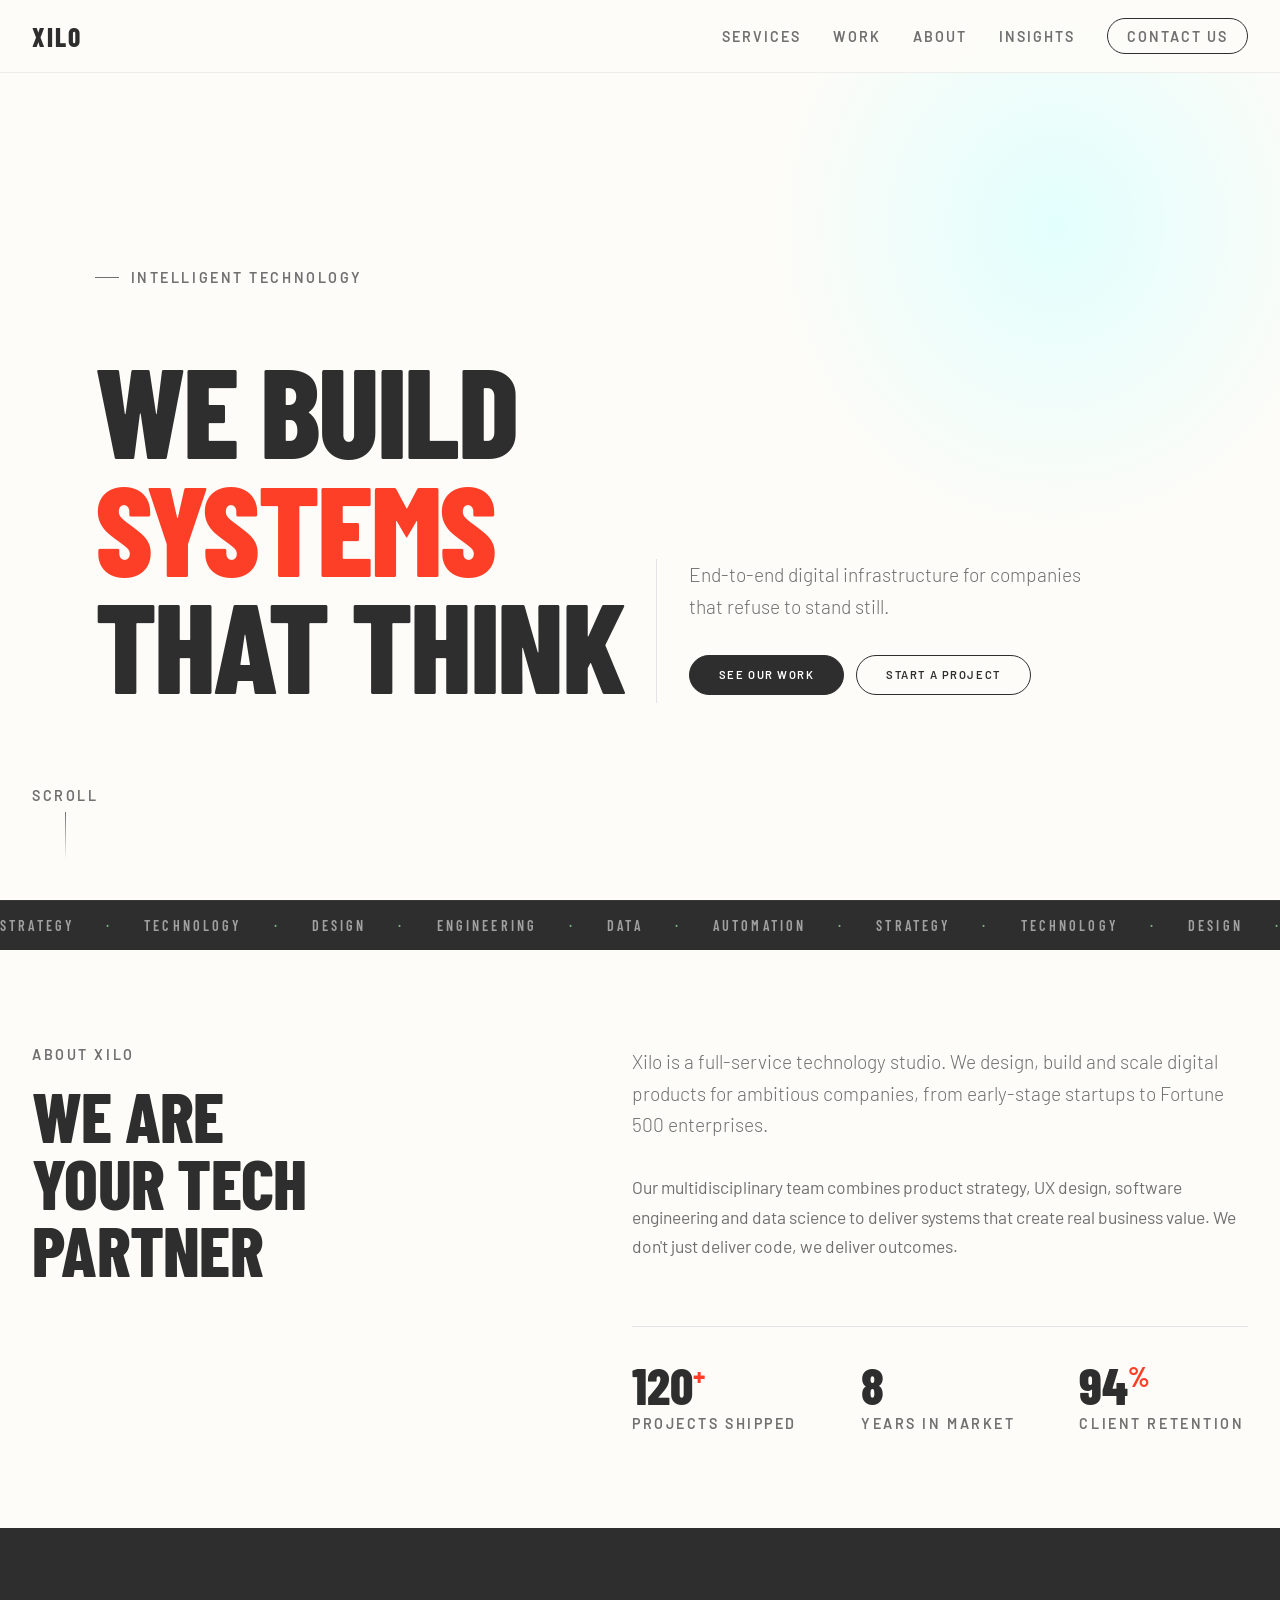
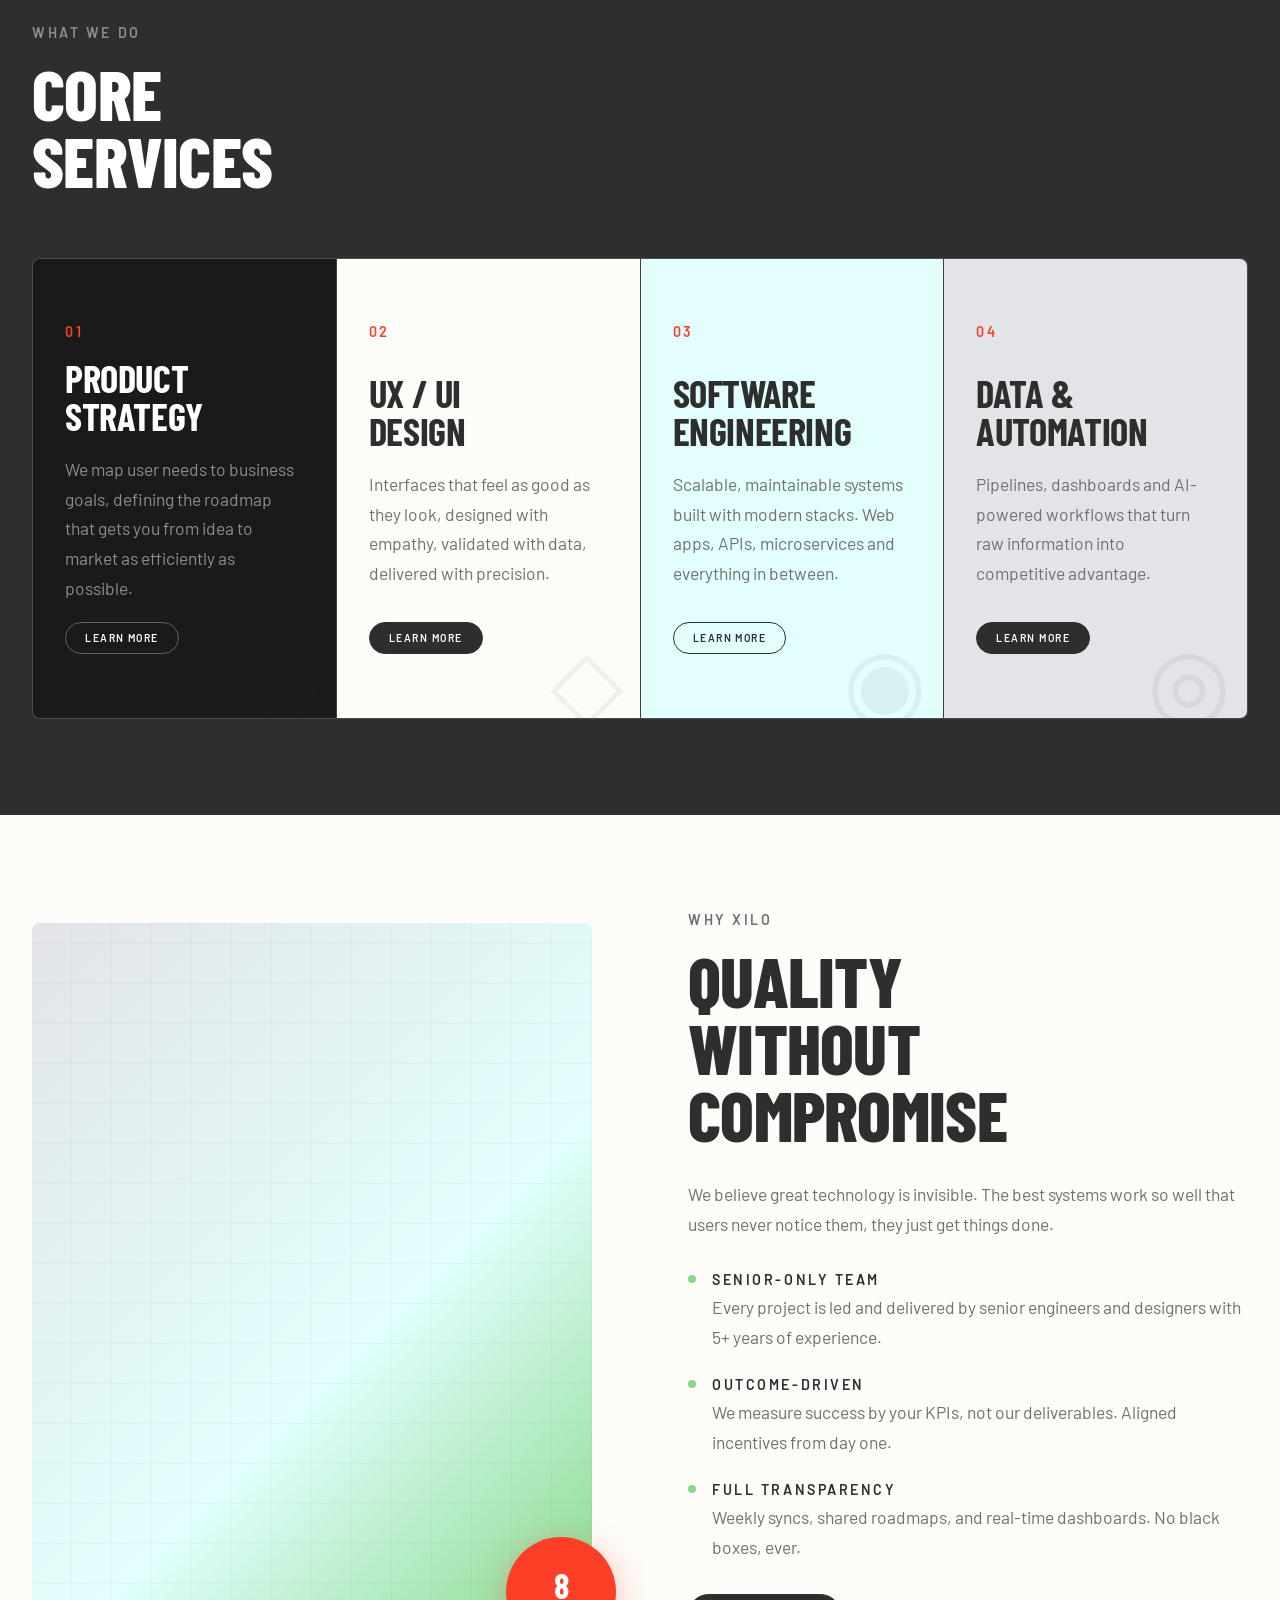
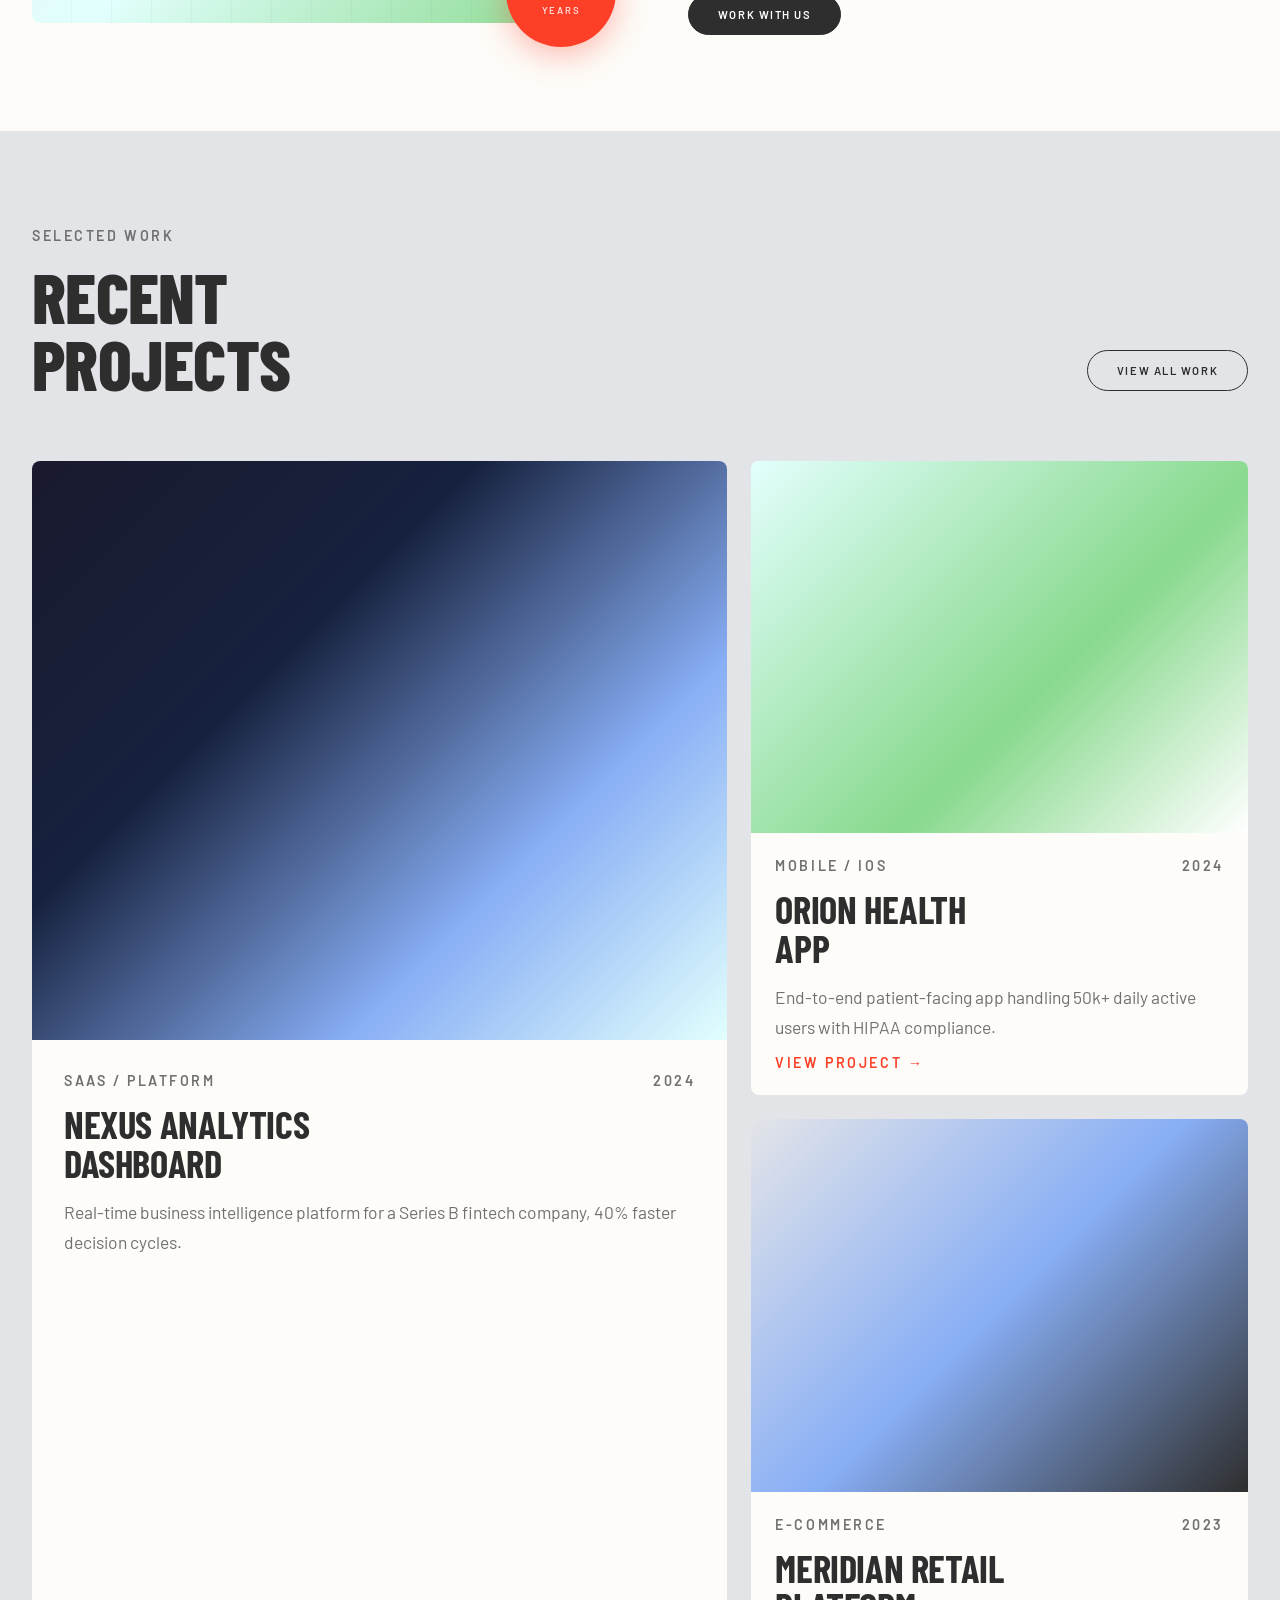
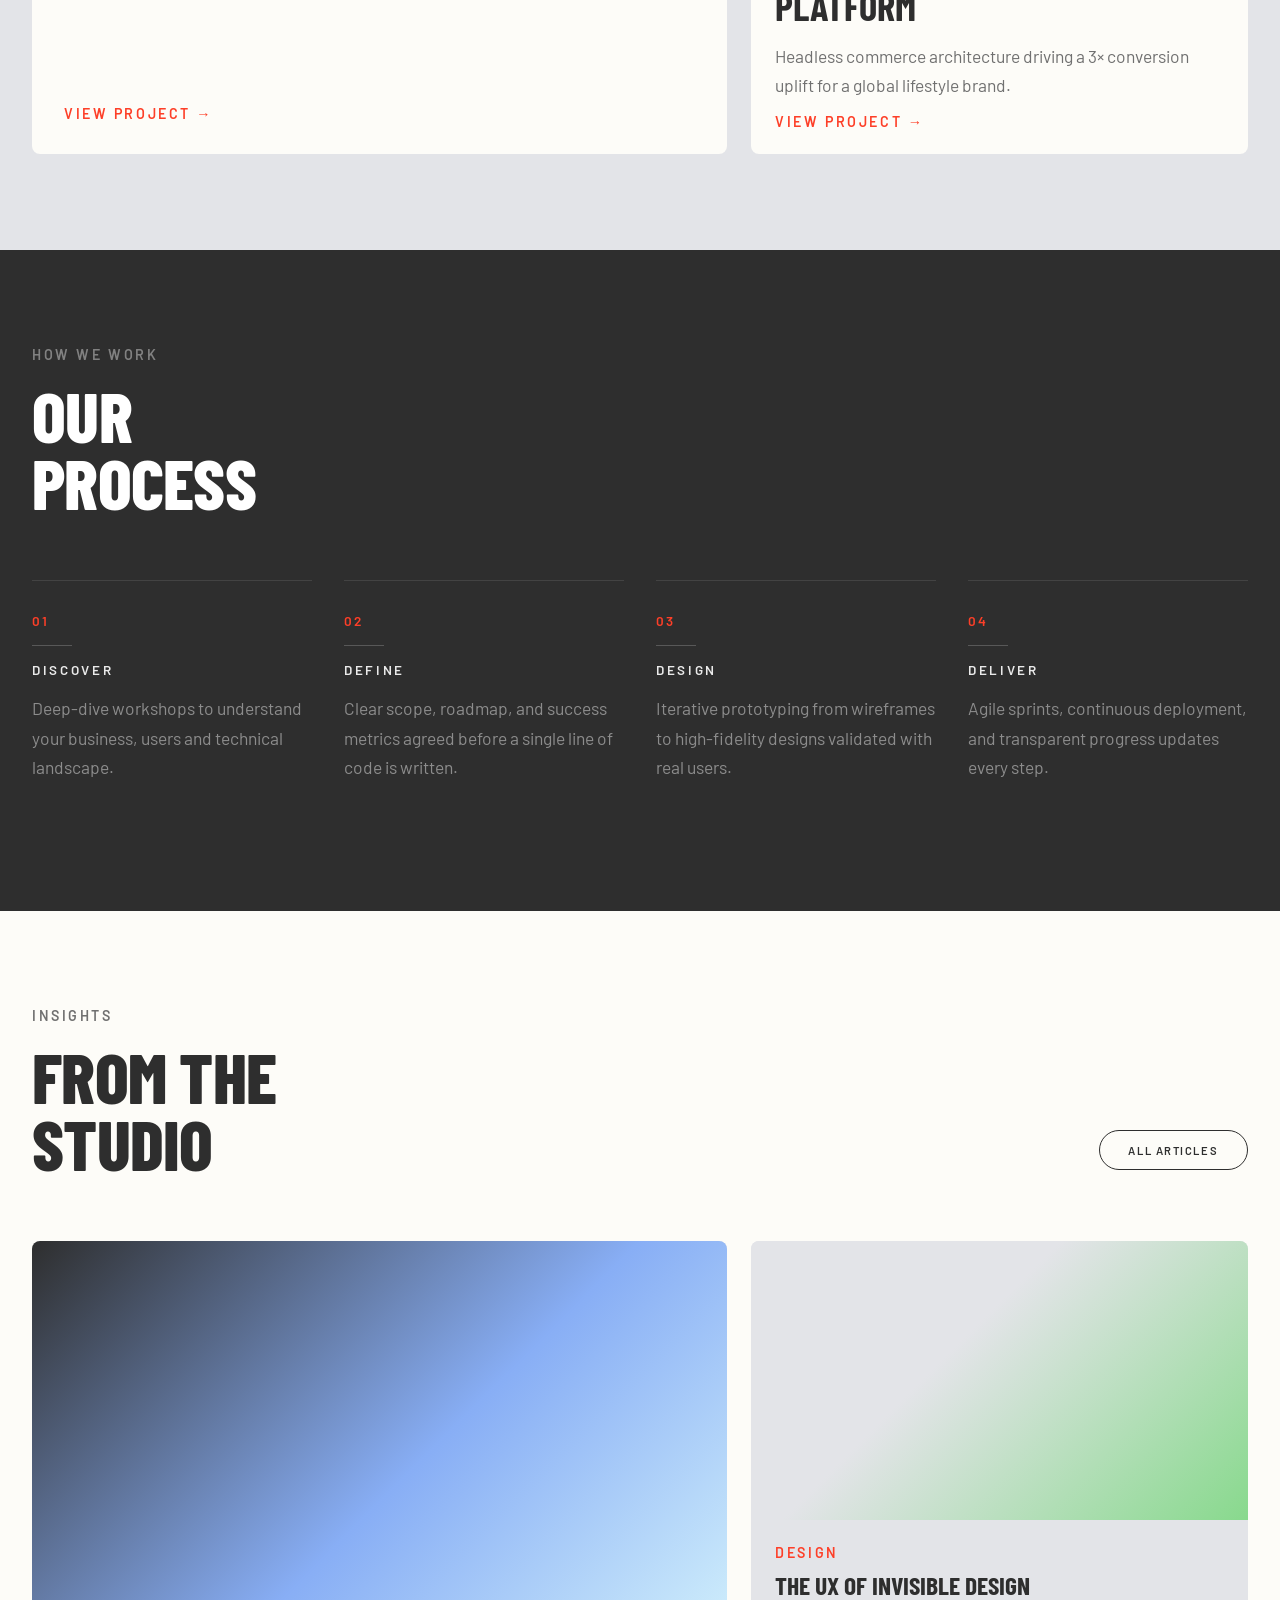
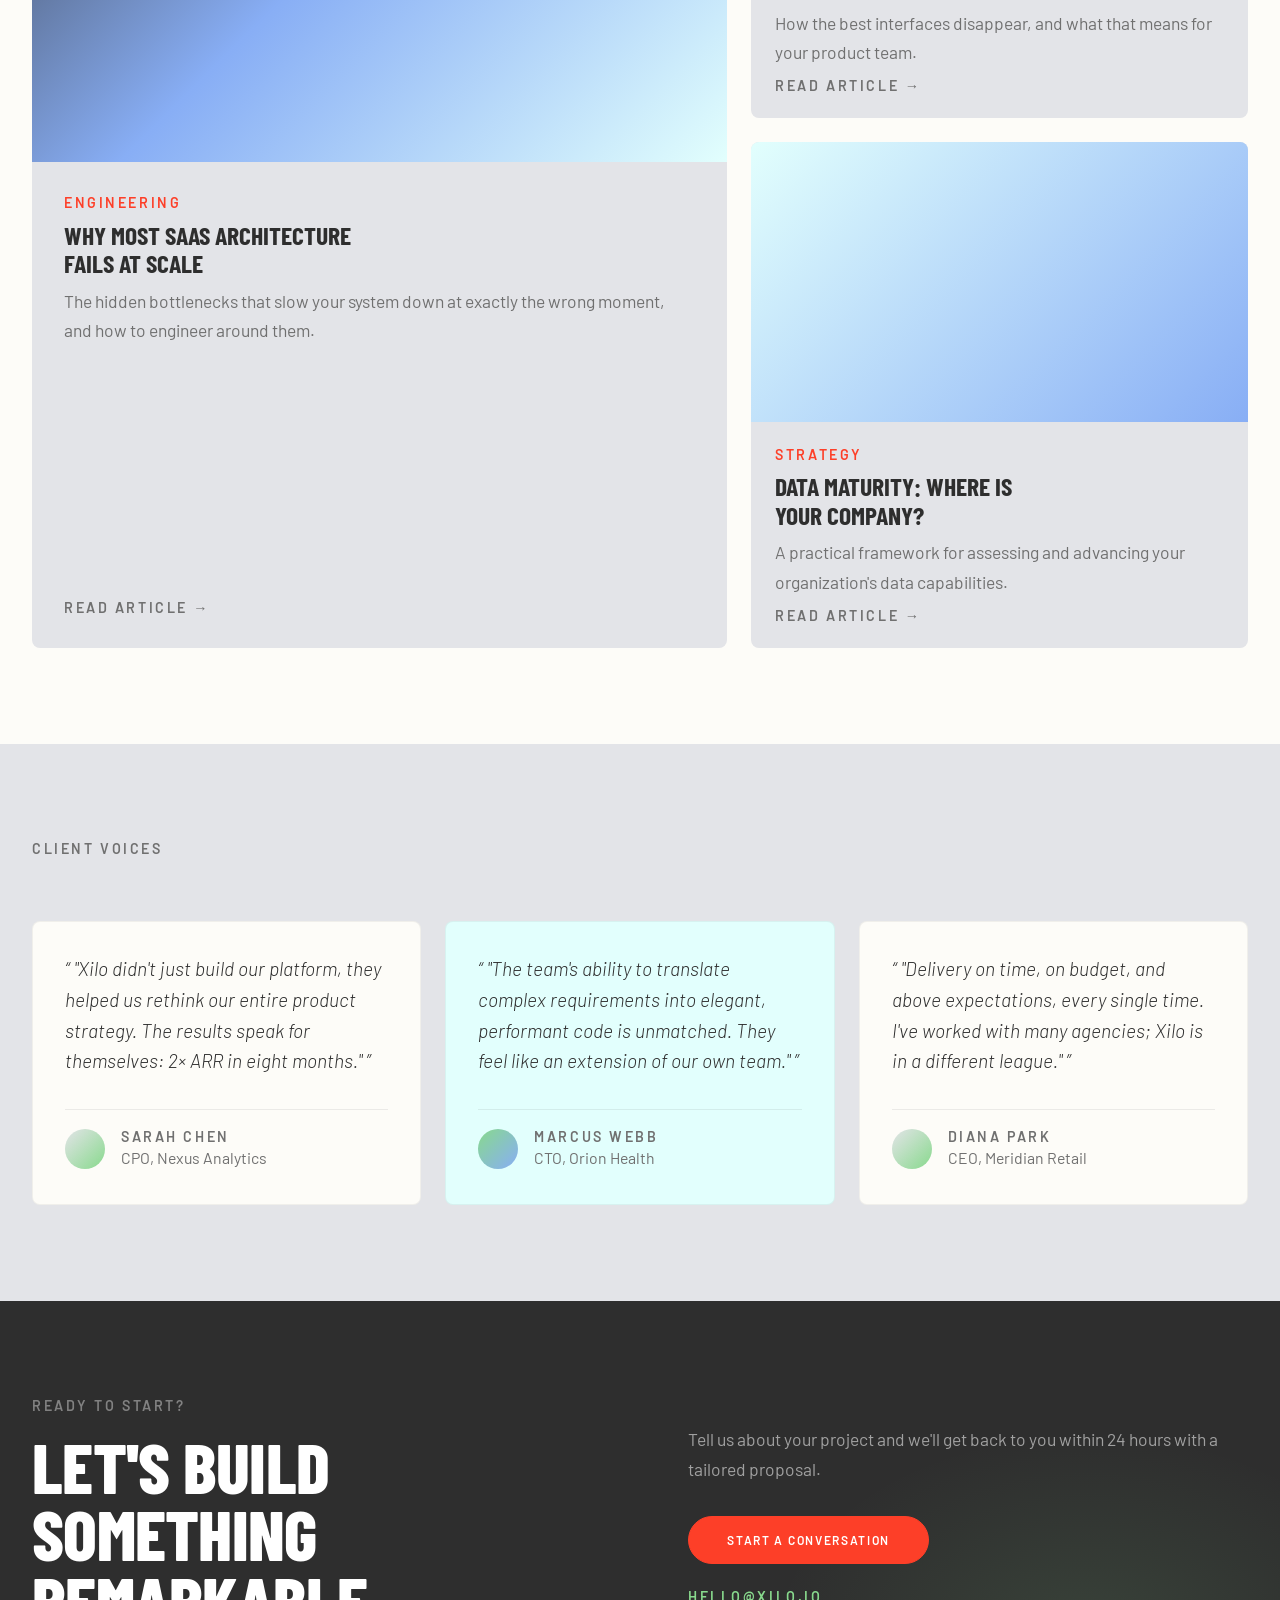
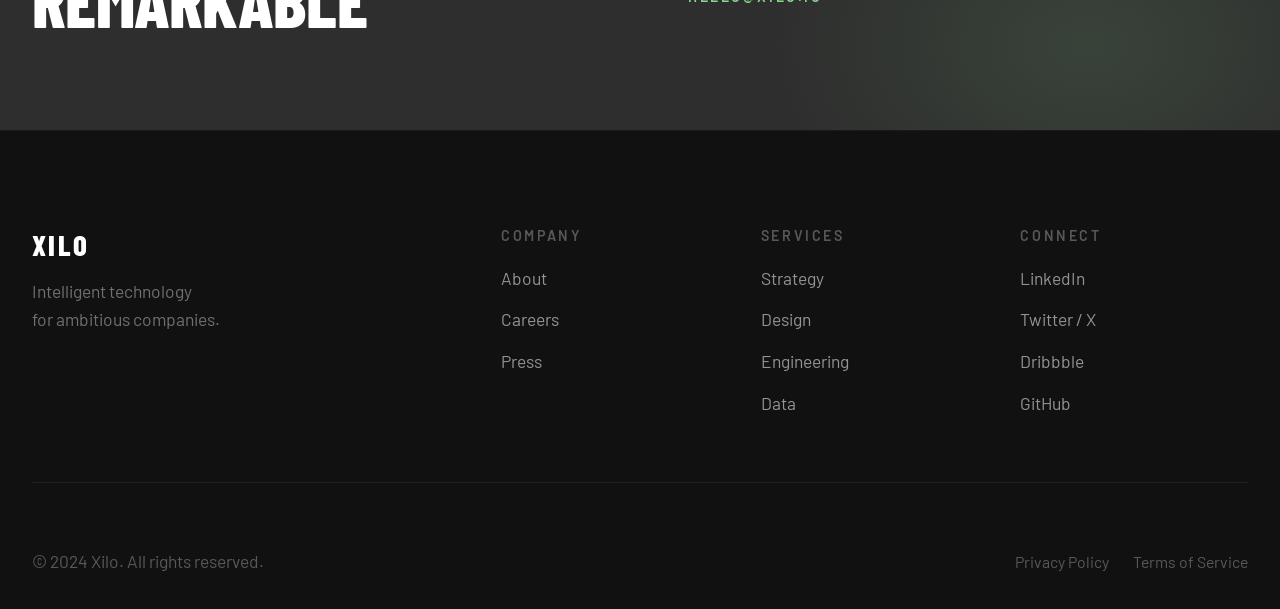
==== commit 0b3dc62b: "Replace em dashes with commas in all visible text content https://claude.ai/code/session_012tWwgoeyv" ====
--- a/index.html
+++ b/index.html
@@ -89,13 +89,13 @@
       <div class="intro__right">
         <p class="body-lg intro__lead">
           Xilo is a full-service technology studio. We design, build and scale
-          digital products for ambitious companies — from early-stage startups
+          digital products for ambitious companies, from early-stage startups
           to Fortune 500 enterprises.
         </p>
         <p class="body intro__body">
           Our multidisciplinary team combines product strategy, UX design,
           software engineering and data science to deliver systems that create
-          real business value. We don't just deliver code — we deliver outcomes.
+          real business value. We don't just deliver code, we deliver outcomes.
         </p>
         <div class="intro__stats">
           <div class="stat">
@@ -140,7 +140,7 @@
           <div class="service-card__number label">02</div>
           <h3 class="service-card__title heading-md">UX / UI<br />DESIGN</h3>
           <p class="service-card__desc body">
-            Interfaces that feel as good as they look — designed with empathy,
+            Interfaces that feel as good as they look, designed with empathy,
             validated with data, delivered with precision.
           </p>
           <a href="#contact" class="btn btn--dark btn--sm service-card__cta">Learn More</a>
@@ -190,7 +190,7 @@
         <h2 class="heading-xl">QUALITY<br />WITHOUT<br />COMPROMISE</h2>
         <p class="body feature-split__lead">
           We believe great technology is invisible. The best systems work so
-          well that users never notice them — they just get things done.
+          well that users never notice them, they just get things done.
         </p>
         <ul class="feature-list">
           <li class="feature-list__item">
@@ -241,7 +241,7 @@
               <span class="label work-card__year">2024</span>
             </div>
             <h3 class="work-card__title heading-md">Nexus Analytics<br />Dashboard</h3>
-            <p class="body work-card__desc">Real-time business intelligence platform for a Series B fintech company — 40% faster decision cycles.</p>
+            <p class="body work-card__desc">Real-time business intelligence platform for a Series B fintech company, 40% faster decision cycles.</p>
             <a href="#" class="work-card__link label">VIEW PROJECT →</a>
           </div>
         </article>
@@ -331,7 +331,7 @@
           <div class="insight-card__content">
             <span class="label insight-card__cat">ENGINEERING</span>
             <h3 class="insight-card__title heading-sm">Why Most SaaS Architecture<br />Fails at Scale</h3>
-            <p class="body insight-card__excerpt">The hidden bottlenecks that slow your system down at exactly the wrong moment — and how to engineer around them.</p>
+            <p class="body insight-card__excerpt">The hidden bottlenecks that slow your system down at exactly the wrong moment, and how to engineer around them.</p>
             <a href="#" class="label insight-card__link">READ ARTICLE →</a>
           </div>
         </article>
@@ -341,7 +341,7 @@
           <div class="insight-card__content">
             <span class="label insight-card__cat">DESIGN</span>
             <h3 class="insight-card__title heading-sm">The UX of Invisible Design</h3>
-            <p class="body insight-card__excerpt">How the best interfaces disappear — and what that means for your product team.</p>
+            <p class="body insight-card__excerpt">How the best interfaces disappear, and what that means for your product team.</p>
             <a href="#" class="label insight-card__link">READ ARTICLE →</a>
           </div>
         </article>
@@ -369,7 +369,7 @@
 
         <blockquote class="testimonial">
           <p class="testimonial__text body-lg">
-            "Xilo didn't just build our platform — they helped us rethink
+            "Xilo didn't just build our platform, they helped us rethink
             our entire product strategy. The results speak for themselves:
             2× ARR in eight months."
           </p>
@@ -399,7 +399,7 @@
 
         <blockquote class="testimonial">
           <p class="testimonial__text body-lg">
-            "Delivery on time, on budget, and above expectations — every
+            "Delivery on time, on budget, and above expectations, every
             single time. I've worked with many agencies; Xilo is in a
             different league."
           </p>
--- a/styles.css
+++ b/styles.css
@@ -104,7 +104,7 @@
 
 .label {
   font-family: var(--font-body);
-  font-size: 0.7rem;
+  font-size: 0.89rem;
   font-weight: 600;
   letter-spacing: 0.18em;
   text-transform: uppercase;
@@ -113,7 +113,7 @@
 
 .body-lg {
   font-family: var(--font-body);
-  font-size: clamp(1rem, 1.5vw, 1.2rem);
+  font-size: clamp(1.19rem, 1.5vw, 1.39rem);
   font-weight: 300;
   line-height: 1.65;
   color: var(--c-neutral);
@@ -121,7 +121,7 @@
 
 .body {
   font-family: var(--font-body);
-  font-size: 0.9rem;
+  font-size: 1.09rem;
   font-weight: 400;
   line-height: 1.7;
   color: var(--c-neutral);
@@ -261,7 +261,7 @@
   gap: 2rem;
 }
 .nav__links a {
-  font-size: 0.7rem;
+  font-size: 0.89rem;
   font-weight: 600;
   letter-spacing: 0.14em;
   text-transform: uppercase;
@@ -396,7 +396,7 @@
 
 .marquee-track span {
   font-family: var(--font-display);
-  font-size: 0.7rem;
+  font-size: 0.89rem;
   font-weight: 600;
   letter-spacing: 0.22em;
   text-transform: uppercase;
@@ -731,7 +731,7 @@
   border-top: 1px solid rgba(255,255,255,0.1);
 }
 
-.process__step-num { color: var(--c-red); font-size: 0.65rem; }
+.process__step-num { color: var(--c-red); font-size: 0.84rem; }
 
 .process__step-connector {
   width: 40px;
@@ -739,7 +739,7 @@
   background: rgba(255,255,255,0.2);
 }
 
-.process__step-title { color: rgba(255,255,255,0.9); font-size: 0.65rem; letter-spacing: 0.2em; }
+.process__step-title { color: rgba(255,255,255,0.9); font-size: 0.84rem; letter-spacing: 0.2em; }
 
 .process__step .body { color: rgba(255,255,255,0.45); }
 
@@ -871,7 +871,7 @@
   background: linear-gradient(135deg, var(--c-green), var(--c-blue));
 }
 
-.testimonial__role { display: block; font-size: 0.8rem; }
+.testimonial__role { display: block; font-size: 0.99rem; }
 
 /* ════════════════════════════════════════════════════════════
    CTA BAND
@@ -971,7 +971,7 @@
 }
 .footer__copy { color: rgba(255,255,255,0.3); }
 .footer__legal { display: flex; gap: 1.5rem; }
-.footer__legal a { color: rgba(255,255,255,0.3); transition: color var(--dur) var(--ease); font-size: 0.8rem; }
+.footer__legal a { color: rgba(255,255,255,0.3); transition: color var(--dur) var(--ease); font-size: 0.99rem; }
 .footer__legal a:hover { color: rgba(255,255,255,0.7); }
 
 /* ════════════════════════════════════════════════════════════
